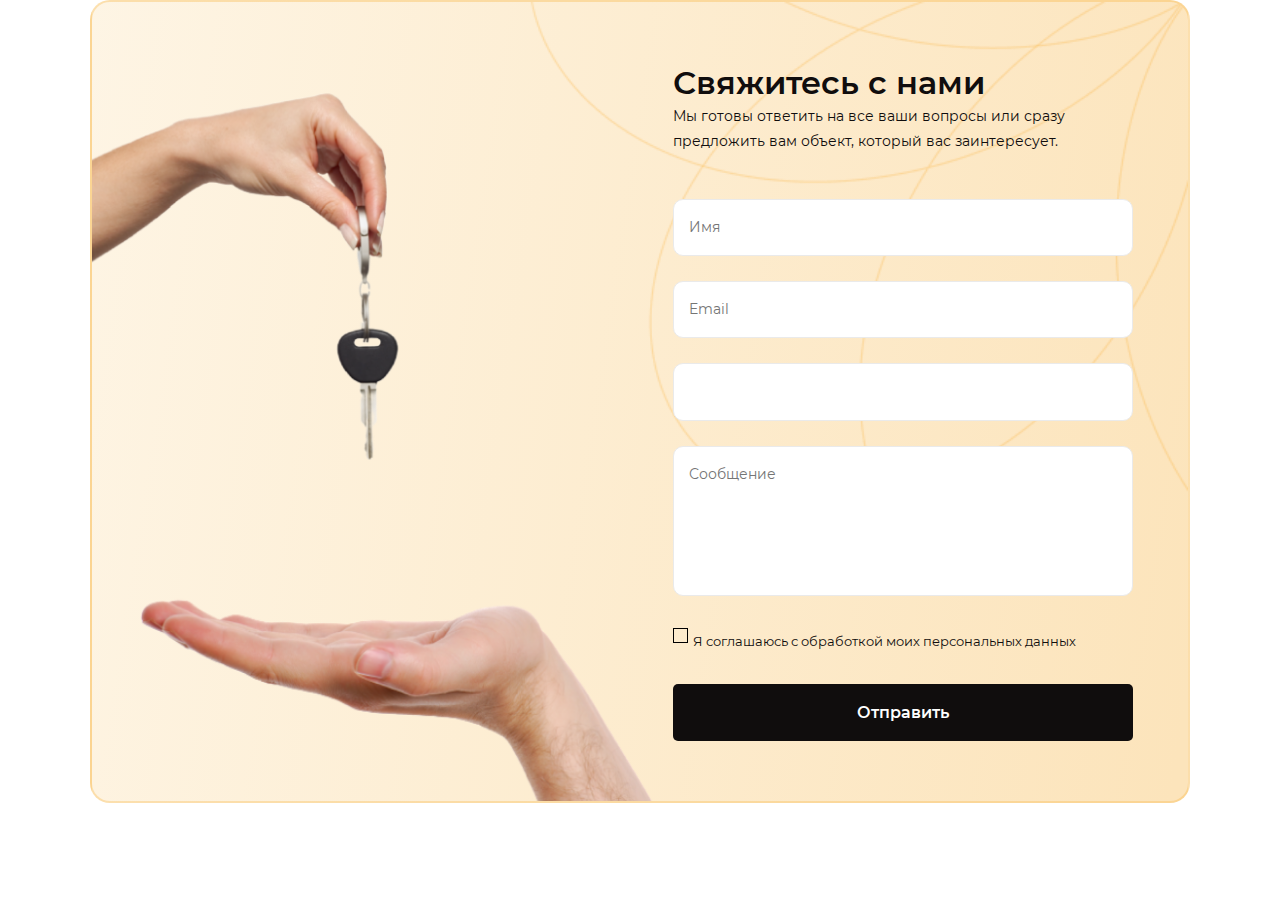
==== app/index.html @ fd0c2f48 "final" ====
<!DOCTYPE html>
<html lang="ru">

<head>
  <meta charset="UTF-8">
  <meta name="viewport" content="width=device-width, initial-scale=1.0">
  <link rel="shortcut icon" href="img/favicon.png" type="image/x-icon">
  <meta http-equiv="X-UA-Compatible" content="ie=edge">
  <meta name="theme-color" content="#111111">
  <title>Gremi Invest | Главная страница</title>
  <link rel="stylesheet" href="css/vendor.min.css" rel="preload">
  <link rel="stylesheet" href="css/main.min.css" rel="preload">
</head>

<body>
  <div class="site-container">

    

    <main class="main">
      
      
      <div class="container">

        <section class="contacts">

  <div class="contacts__images">
    <img src="img/arm-up.png" alt="рука с ключем" height="420" width="275">
    <img src="img/arm-down.png" alt="ладонь повернута вверх" height="420" width="380">
  </div>


  <div class="contact-form">
  <h2>
    Свяжитесь с нами
  </h2>

  <p>
    Мы готовы ответить на все ваши вопросы или сразу предложить вам объект, который вас заинтересует.
  </p>

  <form class="form" action="#" method="get">

    <label class="form__label">
      <span class="sr-only">
        Имя
      </span>

      <input class="form__area" name="name" data-target="name" type="text" placeholder="Имя">

      <span class="form__error">Введите Имя</span>
    </label>

    <label class="form__label">
      <span class="sr-only">
        Електронная почта
      </span>
      <input class="form__area" name="email" data-target="email" type="email" placeholder="Email">

      <span class="form__error">Введите Email</span>
    </label>

    <label class="form__label">
      <span class="sr-only">
        Телефон
      </span>
      <input class="form__area" name="phone" data-target="tel" type="tel">

      <span class="form__error">Введите телефон</span>
    </label>

    <label class="form__label">
      <span class="sr-only">
        Сообщение
      </span>

      <textarea class="form__area form__area--text" name="message" placeholder="Сообщение"></textarea>
    </label>

    <label class="form__label custom-checkbox">
      <input class="form__area custom-checkbox__field" name="checkbox" type="checkbox" data-target="ckeck">

      <span class="custom-checkbox__content">Я соглашаюсь с обработкой моих персональных данных</span>

      <span class="form__error custom-checkbox__error">
        Вы не согласились на обработку персональных данных
      </span>

    </label>

    <button class="form__btn btn " type="submit" data-path="modal-finish">
      Отправить
    </button>

  </form>
</div>


</section>

      </div>

    </main>

    

  </div>
  <script src="js/main.js" async></script>
</body>

</html>
---- app/css/main.min.css ----
@font-face{font-family:swiper-icons;src:url('data:application/font-woff;charset=utf-8;base64, [base64]//wADZ2x5ZgAAAywAAADMAAAD2MHtryVoZWFkAAABbAAAADAAAAA2E2+eoWhoZWEAAAGcAAAAHwAAACQC9gDzaG10eAAAAigAAAAZAAAArgJkABFsb2NhAAAC0AAAAFoAAABaFQAUGG1heHAAAAG8AAAAHwAAACAAcABAbmFtZQAAA/gAAAE5AAACXvFdBwlwb3N0AAAFNAAAAGIAAACE5s74hXjaY2BkYGAAYpf5Hu/j+W2+MnAzMYDAzaX6QjD6/4//Bxj5GA8AuRwMYGkAPywL13jaY2BkYGA88P8Agx4j+/8fQDYfA1AEBWgDAIB2BOoAeNpjYGRgYNBh4GdgYgABEMnIABJzYNADCQAACWgAsQB42mNgYfzCOIGBlYGB0YcxjYGBwR1Kf2WQZGhhYGBiYGVmgAFGBiQQkOaawtDAoMBQxXjg/wEGPcYDDA4wNUA2CCgwsAAAO4EL6gAAeNpj2M0gyAACqxgGNWBkZ2D4/wMA+xkDdgAAAHjaY2BgYGaAYBkGRgYQiAHyGMF8FgYHIM3DwMHABGQrMOgyWDLEM1T9/w8UBfEMgLzE////P/5//f/V/xv+r4eaAAeMbAxwIUYmIMHEgKYAYjUcsDAwsLKxc3BycfPw8jEQA/[base64]/uznmfPFBNODM2K7MTQ45YEAZqGP81AmGGcF3iPqOop0r1SPTaTbVkfUe4HXj97wYE+yNwWYxwWu4v1ugWHgo3S1XdZEVqWM7ET0cfnLGxWfkgR42o2PvWrDMBSFj/IHLaF0zKjRgdiVMwScNRAoWUoH78Y2icB/yIY09An6AH2Bdu/UB+yxopYshQiEvnvu0dURgDt8QeC8PDw7Fpji3fEA4z/PEJ6YOB5hKh4dj3EvXhxPqH/SKUY3rJ7srZ4FZnh1PMAtPhwP6fl2PMJMPDgeQ4rY8YT6Gzao0eAEA409DuggmTnFnOcSCiEiLMgxCiTI6Cq5DZUd3Qmp10vO0LaLTd2cjN4fOumlc7lUYbSQcZFkutRG7g6JKZKy0RmdLY680CDnEJ+UMkpFFe1RN7nxdVpXrC4aTtnaurOnYercZg2YVmLN/d/gczfEimrE/fs/bOuq29Zmn8tloORaXgZgGa78yO9/cnXm2BpaGvq25Dv9S4E9+5SIc9PqupJKhYFSSl47+Qcr1mYNAAAAeNptw0cKwkAAAMDZJA8Q7OUJvkLsPfZ6zFVERPy8qHh2YER+3i/BP83vIBLLySsoKimrqKqpa2hp6+jq6RsYGhmbmJqZSy0sraxtbO3sHRydnEMU4uR6yx7JJXveP7WrDycAAAAAAAH//wACeNpjYGRgYOABYhkgZgJCZgZNBkYGLQZtIJsFLMYAAAw3ALgAeNolizEKgDAQBCchRbC2sFER0YD6qVQiBCv/H9ezGI6Z5XBAw8CBK/m5iQQVauVbXLnOrMZv2oLdKFa8Pjuru2hJzGabmOSLzNMzvutpB3N42mNgZGBg4GKQYzBhYMxJLMlj4GBgAYow/P/PAJJhLM6sSoWKfWCAAwDAjgbRAAB42mNgYGBkAIIbCZo5IPrmUn0hGA0AO8EFTQAA');font-weight:400;font-style:normal}:root{--swiper-theme-color:#007aff;--swiper-navigation-size:44px}.swiper{margin-left:auto;margin-right:auto;position:relative;overflow:hidden;list-style:none;padding:0;z-index:1}.swiper-vertical>.swiper-wrapper{flex-direction:column}.swiper-wrapper{position:relative;width:100%;height:100%;z-index:1;display:flex;transition-property:transform;box-sizing:content-box}.swiper-android .swiper-slide,.swiper-wrapper{transform:translate3d(0,0,0)}.swiper-pointer-events{touch-action:pan-y}.swiper-pointer-events.swiper-vertical{touch-action:pan-x}.swiper-slide{flex-shrink:0;width:100%;height:100%;position:relative;transition-property:transform}.swiper-slide-invisible-blank{visibility:hidden}.swiper-autoheight,.swiper-autoheight .swiper-slide{height:auto}.swiper-autoheight .swiper-wrapper{align-items:flex-start;transition-property:transform,height}.swiper-3d,.swiper-3d.swiper-css-mode .swiper-wrapper{perspective:1200px}.swiper-3d .swiper-cube-shadow,.swiper-3d .swiper-slide,.swiper-3d .swiper-slide-shadow,.swiper-3d .swiper-slide-shadow-bottom,.swiper-3d .swiper-slide-shadow-left,.swiper-3d .swiper-slide-shadow-right,.swiper-3d .swiper-slide-shadow-top,.swiper-3d .swiper-wrapper{transform-style:preserve-3d}.swiper-3d .swiper-slide-shadow,.swiper-3d .swiper-slide-shadow-bottom,.swiper-3d .swiper-slide-shadow-left,.swiper-3d .swiper-slide-shadow-right,.swiper-3d .swiper-slide-shadow-top{position:absolute;left:0;top:0;width:100%;height:100%;pointer-events:none;z-index:10}.swiper-3d .swiper-slide-shadow{background:rgba(0,0,0,.15)}.swiper-3d .swiper-slide-shadow-left{background-image:linear-gradient(to left,rgba(0,0,0,.5),rgba(0,0,0,0))}.swiper-3d .swiper-slide-shadow-right{background-image:linear-gradient(to right,rgba(0,0,0,.5),rgba(0,0,0,0))}.swiper-3d .swiper-slide-shadow-top{background-image:linear-gradient(to top,rgba(0,0,0,.5),rgba(0,0,0,0))}.swiper-3d .swiper-slide-shadow-bottom{background-image:linear-gradient(to bottom,rgba(0,0,0,.5),rgba(0,0,0,0))}.swiper-css-mode>.swiper-wrapper{overflow:auto;scrollbar-width:none;-ms-overflow-style:none}.swiper-css-mode>.swiper-wrapper::-webkit-scrollbar{display:none}.swiper-css-mode>.swiper-wrapper>.swiper-slide{scroll-snap-align:start start}.swiper-horizontal.swiper-css-mode>.swiper-wrapper{scroll-snap-type:x mandatory}.swiper-vertical.swiper-css-mode>.swiper-wrapper{scroll-snap-type:y mandatory}.swiper-centered>.swiper-wrapper::before{content:'';flex-shrink:0;order:9999}.swiper-centered.swiper-horizontal>.swiper-wrapper>.swiper-slide:first-child{margin-inline-start:var(--swiper-centered-offset-before)}.swiper-centered.swiper-horizontal>.swiper-wrapper::before{height:100%;min-height:1px;width:var(--swiper-centered-offset-after)}.swiper-centered.swiper-vertical>.swiper-wrapper>.swiper-slide:first-child{margin-block-start:var(--swiper-centered-offset-before)}.swiper-centered.swiper-vertical>.swiper-wrapper::before{width:100%;min-width:1px;height:var(--swiper-centered-offset-after)}.swiper-centered>.swiper-wrapper>.swiper-slide{scroll-snap-align:center center}.swiper-virtual.swiper-css-mode .swiper-wrapper::after{content:'';position:absolute;left:0;top:0;pointer-events:none}.swiper-virtual.swiper-css-mode.swiper-horizontal .swiper-wrapper::after{height:1px;width:var(--swiper-virtual-size)}.swiper-virtual.swiper-css-mode.swiper-vertical .swiper-wrapper::after{width:1px;height:var(--swiper-virtual-size)}.swiper-button-next,.swiper-button-prev{position:absolute;top:50%;width:calc(var(--swiper-navigation-size)/ 44 * 27);height:var(--swiper-navigation-size);margin-top:calc(0px - (var(--swiper-navigation-size)/ 2));z-index:10;cursor:pointer;display:flex;align-items:center;justify-content:center;color:var(--swiper-navigation-color,var(--swiper-theme-color))}.swiper-button-next.swiper-button-disabled,.swiper-button-prev.swiper-button-disabled{opacity:.35;cursor:auto;pointer-events:none}.swiper-button-next:after,.swiper-button-prev:after{font-family:swiper-icons;font-size:var(--swiper-navigation-size);text-transform:none!important;letter-spacing:0;text-transform:none;font-variant:initial;line-height:1}.swiper-button-prev,.swiper-rtl .swiper-button-next{left:10px;right:auto}.swiper-button-prev:after,.swiper-rtl .swiper-button-next:after{content:'prev'}.swiper-button-next,.swiper-rtl .swiper-button-prev{right:10px;left:auto}.swiper-button-next:after,.swiper-rtl .swiper-button-prev:after{content:'next'}.swiper-button-lock{display:none}.swiper-pagination{position:absolute;text-align:center;transition:opacity .3s;transform:translate3d(0,0,0);z-index:10}.swiper-pagination.swiper-pagination-hidden{opacity:0}.swiper-horizontal>.swiper-pagination-bullets,.swiper-pagination-bullets.swiper-pagination-horizontal,.swiper-pagination-custom,.swiper-pagination-fraction{bottom:10px;left:0;width:100%}.swiper-pagination-bullets-dynamic{overflow:hidden;font-size:0}.swiper-pagination-bullets-dynamic .swiper-pagination-bullet{transform:scale(.33);position:relative}.swiper-pagination-bullets-dynamic .swiper-pagination-bullet-active,.swiper-pagination-bullets-dynamic .swiper-pagination-bullet-active-main{transform:scale(1)}.swiper-pagination-bullets-dynamic .swiper-pagination-bullet-active-prev{transform:scale(.66)}.swiper-pagination-bullets-dynamic .swiper-pagination-bullet-active-prev-prev{transform:scale(.33)}.swiper-pagination-bullets-dynamic .swiper-pagination-bullet-active-next{transform:scale(.66)}.swiper-pagination-bullets-dynamic .swiper-pagination-bullet-active-next-next{transform:scale(.33)}.swiper-pagination-bullet{width:var(--swiper-pagination-bullet-width,var(--swiper-pagination-bullet-size,8px));height:var(--swiper-pagination-bullet-height,var(--swiper-pagination-bullet-size,8px));display:inline-block;border-radius:50%;background:var(--swiper-pagination-bullet-inactive-color,#000);opacity:var(--swiper-pagination-bullet-inactive-opacity,.2)}button.swiper-pagination-bullet{border:none;margin:0;padding:0;box-shadow:none;-webkit-appearance:none;appearance:none}.swiper-pagination-clickable .swiper-pagination-bullet{cursor:pointer}.swiper-pagination-bullet:only-child{display:none!important}.swiper-pagination-bullet-active{opacity:var(--swiper-pagination-bullet-opacity,1);background:var(--swiper-pagination-color,var(--swiper-theme-color))}.swiper-pagination-vertical.swiper-pagination-bullets,.swiper-vertical>.swiper-pagination-bullets{right:10px;top:50%;transform:translate3d(0,-50%,0)}.swiper-pagination-vertical.swiper-pagination-bullets .swiper-pagination-bullet,.swiper-vertical>.swiper-pagination-bullets .swiper-pagination-bullet{margin:var(--swiper-pagination-bullet-vertical-gap,6px) 0;display:block}.swiper-pagination-vertical.swiper-pagination-bullets.swiper-pagination-bullets-dynamic,.swiper-vertical>.swiper-pagination-bullets.swiper-pagination-bullets-dynamic{top:50%;transform:translateY(-50%);width:8px}.swiper-pagination-vertical.swiper-pagination-bullets.swiper-pagination-bullets-dynamic .swiper-pagination-bullet,.swiper-vertical>.swiper-pagination-bullets.swiper-pagination-bullets-dynamic .swiper-pagination-bullet{display:inline-block;transition:transform .2s,top .2s}.swiper-horizontal>.swiper-pagination-bullets .swiper-pagination-bullet,.swiper-pagination-horizontal.swiper-pagination-bullets .swiper-pagination-bullet{margin:0 var(--swiper-pagination-bullet-horizontal-gap,4px)}.swiper-horizontal>.swiper-pagination-bullets.swiper-pagination-bullets-dynamic,.swiper-pagination-horizontal.swiper-pagination-bullets.swiper-pagination-bullets-dynamic{left:50%;transform:translateX(-50%);white-space:nowrap}.swiper-horizontal>.swiper-pagination-bullets.swiper-pagination-bullets-dynamic .swiper-pagination-bullet,.swiper-pagination-horizontal.swiper-pagination-bullets.swiper-pagination-bullets-dynamic .swiper-pagination-bullet{transition:transform .2s,left .2s}.swiper-horizontal.swiper-rtl>.swiper-pagination-bullets-dynamic .swiper-pagination-bullet{transition:transform .2s,right .2s}.swiper-pagination-progressbar{background:rgba(0,0,0,.25);position:absolute}.swiper-pagination-progressbar .swiper-pagination-progressbar-fill{background:var(--swiper-pagination-color,var(--swiper-theme-color));position:absolute;left:0;top:0;width:100%;height:100%;transform:scale(0);transform-origin:left top}.swiper-rtl .swiper-pagination-progressbar .swiper-pagination-progressbar-fill{transform-origin:right top}.swiper-horizontal>.swiper-pagination-progressbar,.swiper-pagination-progressbar.swiper-pagination-horizontal,.swiper-pagination-progressbar.swiper-pagination-vertical.swiper-pagination-progressbar-opposite,.swiper-vertical>.swiper-pagination-progressbar.swiper-pagination-progressbar-opposite{width:100%;height:4px;left:0;top:0}.swiper-horizontal>.swiper-pagination-progressbar.swiper-pagination-progressbar-opposite,.swiper-pagination-progressbar.swiper-pagination-horizontal.swiper-pagination-progressbar-opposite,.swiper-pagination-progressbar.swiper-pagination-vertical,.swiper-vertical>.swiper-pagination-progressbar{width:4px;height:100%;left:0;top:0}.swiper-pagination-lock{display:none}.swiper-scrollbar{border-radius:10px;position:relative;-ms-touch-action:none;background:rgba(0,0,0,.1)}.swiper-horizontal>.swiper-scrollbar{position:absolute;left:1%;bottom:3px;z-index:50;height:5px;width:98%}.swiper-vertical>.swiper-scrollbar{position:absolute;right:3px;top:1%;z-index:50;width:5px;height:98%}.swiper-scrollbar-drag{height:100%;width:100%;position:relative;background:rgba(0,0,0,.5);border-radius:10px;left:0;top:0}.swiper-scrollbar-cursor-drag{cursor:move}.swiper-scrollbar-lock{display:none}.swiper-zoom-container{width:100%;height:100%;display:flex;justify-content:center;align-items:center;text-align:center}.swiper-zoom-container>canvas,.swiper-zoom-container>img,.swiper-zoom-container>svg{max-width:100%;max-height:100%;object-fit:contain}.swiper-slide-zoomed{cursor:move}.swiper-lazy-preloader{width:42px;height:42px;position:absolute;left:50%;top:50%;margin-left:-21px;margin-top:-21px;z-index:10;transform-origin:50%;animation:1s linear infinite swiper-preloader-spin;box-sizing:border-box;border:4px solid var(--swiper-preloader-color,var(--swiper-theme-color));border-radius:50%;border-top-color:transparent}.swiper-lazy-preloader-white{--swiper-preloader-color:#fff}.swiper-lazy-preloader-black{--swiper-preloader-color:#000}@keyframes swiper-preloader-spin{100%{transform:rotate(360deg)}}.swiper .swiper-notification{position:absolute;left:0;top:0;pointer-events:none;opacity:0;z-index:-1000}.swiper-free-mode>.swiper-wrapper{transition-timing-function:ease-out;margin:0 auto}.swiper-grid>.swiper-wrapper{flex-wrap:wrap}.swiper-grid-column>.swiper-wrapper{flex-wrap:wrap;flex-direction:column}.swiper-fade.swiper-free-mode .swiper-slide{transition-timing-function:ease-out}.swiper-fade .swiper-slide{pointer-events:none;transition-property:opacity}.swiper-fade .swiper-slide .swiper-slide{pointer-events:none}.swiper-fade .swiper-slide-active,.swiper-fade .swiper-slide-active .swiper-slide-active{pointer-events:auto}.swiper-cube{overflow:visible}.swiper-cube .swiper-slide{pointer-events:none;-webkit-backface-visibility:hidden;backface-visibility:hidden;z-index:1;visibility:hidden;transform-origin:0 0;width:100%;height:100%}.swiper-cube .swiper-slide .swiper-slide{pointer-events:none}.swiper-cube.swiper-rtl .swiper-slide{transform-origin:100% 0}.swiper-cube .swiper-slide-active,.swiper-cube .swiper-slide-active .swiper-slide-active{pointer-events:auto}.swiper-cube .swiper-slide-active,.swiper-cube .swiper-slide-next,.swiper-cube .swiper-slide-next+.swiper-slide,.swiper-cube .swiper-slide-prev{pointer-events:auto;visibility:visible}.swiper-cube .swiper-slide-shadow-bottom,.swiper-cube .swiper-slide-shadow-left,.swiper-cube .swiper-slide-shadow-right,.swiper-cube .swiper-slide-shadow-top{z-index:0;-webkit-backface-visibility:hidden;backface-visibility:hidden}.swiper-cube .swiper-cube-shadow{position:absolute;left:0;bottom:0;width:100%;height:100%;opacity:.6;z-index:0}.swiper-cube .swiper-cube-shadow:before{content:'';background:#000;position:absolute;left:0;top:0;bottom:0;right:0;filter:blur(50px)}.swiper-flip{overflow:visible}.swiper-flip .swiper-slide{pointer-events:none;-webkit-backface-visibility:hidden;backface-visibility:hidden;z-index:1}.swiper-flip .swiper-slide .swiper-slide{pointer-events:none}.swiper-flip .swiper-slide-active,.swiper-flip .swiper-slide-active .swiper-slide-active{pointer-events:auto}.swiper-flip .swiper-slide-shadow-bottom,.swiper-flip .swiper-slide-shadow-left,.swiper-flip .swiper-slide-shadow-right,.swiper-flip .swiper-slide-shadow-top{z-index:0;-webkit-backface-visibility:hidden;backface-visibility:hidden}.swiper-creative .swiper-slide{-webkit-backface-visibility:hidden;backface-visibility:hidden;overflow:hidden;transition-property:transform,opacity,height}.swiper-cards{overflow:visible}.swiper-cards .swiper-slide{transform-origin:center bottom;-webkit-backface-visibility:hidden;backface-visibility:hidden;overflow:hidden}.custom-checkbox__field:checked+.custom-checkbox__content::after{opacity:1}.custom-checkbox__field:focus+.custom-checkbox__content::before{border-color:var(--color-orange)}.custom-checkbox__field:disabled+.custom-checkbox__content{opacity:.4;pointer-events:none}.custom-checkbox__field[disabled]+.custom-checkbox__content::before{border-color:var(--color-disabled);color:var(--color-disabled)}@font-face{font-family:Montserrat;src:url(../fonts/Montserrat-Regular.woff2) format("woff2");font-weight:400;font-display:swap;font-style:normal}@font-face{font-family:Montserrat;src:url(../fonts/Montserrat-SemiBold.woff2) format("woff2");font-weight:600;font-display:swap;font-style:normal}html{box-sizing:border-box;height:100%;scroll-behavior:smooth}*,::after,::before{box-sizing:border-box;outline:var(--color-orange)}ol,ul{padding:0}blockquote,body,dd,dl,figcaption,figure,h1,h2,h3,h4,h5,h6,li,ol,p,ul{margin:0}ul{list-style:none}img{width:100%;display:block}button,input,select,textarea{font:inherit}a{text-decoration:none;cursor:pointer;color:inherit}button{cursor:pointer;border:1px solid transparent;background-color:transparent}address{font-style:normal}body{font-family:Montserrat,sans-serif;background-color:#fff;color:#100d0d;line-height:1.6;font-size:16px;font-weight:400;display:flex;flex-direction:column;position:relative}.sr-only{position:absolute;width:1px;height:1px;margin:-1px;border:0;padding:0;white-space:nowrap;-webkit-clip-path:inset(100%);clip-path:inset(100%);clip:rect(0 0 0 0);overflow:hidden}.logo{max-width:150px;width:100%}.main{flex-grow:1}.container,.wrapper{max-width:1130px;width:100%;padding:0 15px;margin:0 auto}.wrapper{max-width:1290px}.section{margin-bottom:150px}.title{font-weight:600;font-size:42px;line-height:1.2;margin-bottom:15px}h1{font-size:42px;line-height:1.2;font-weight:600;color:#100d0d}h2{font-size:32px;line-height:1.3;font-weight:600;color:#100d0d}h3{font-size:18px;line-height:1.2;font-weight:600;color:#100d0d}.btn{display:block;padding:15px 30px;font-weight:600;border:1px solid transparent;background-color:#100d0d;color:#fff;border-radius:5px;transition:background-color .5s,color .5s,border-color .5s}.btn:hover{background-color:#f9af31}.btn:disabled{border:transparent;background-color:transparent}.btn--orange{background-color:#f9af31}.btn--orange:hover{background-color:transparent;border-color:#f9af31;color:#f9af31}.btn-tags{padding:8px 10px;background-color:#eaeaea;color:#777;font-size:14px;line-height:1.8;border-radius:5px;transition:background-color .3s,color .3s}.btn-tags:hover{background-color:#ffe4b7;color:#f9af31}.btn-tags:active{background-color:#f9af31;color:#fff}.input,.textarea{max-width:460px;width:100%;padding:15px;font-weight:500;font-size:16px;line-height:1.6;color:#100d0d;border-radius:10px;outline:transparent;border:1px solid #b2b2b2;transition:border .2s}.input::-moz-placeholder,.textarea::-moz-placeholder{color:#777}.input:-ms-input-placeholder,.textarea:-ms-input-placeholder{color:#777}.input::placeholder,.textarea::placeholder{color:#777}p,span{font-size:14px;line-height:1.8;color:#100d0d}span{font-size:14px}.header{border-bottom:1px solid var(--color-border);padding:20px 0;position:fixed;top:0;z-index:20;background-color:#fff;width:100%}@media (max-width:768px){.header{padding:15px 0 10px}.header .logo{margin:0 auto}}.header__nav{display:flex;align-items:center;justify-content:space-between}.header__list.nav-list{margin-right:30px}@media (max-width:768px){.header__list.nav-list{display:block;margin-right:0}.header__list .nav-list__item:not(:last-child){margin-right:0;margin-bottom:20px}.header__list .nav-list__link{padding:15px 30px;display:block}}.nav-list{display:flex;align-items:center;justify-content:space-between;margin-right:55px;margin-left:auto}.nav-list__item:not(:last-child){margin-right:50px}@media (max-width:992px){.nav-list__item:not(:last-child){margin-right:25px}}.nav-list__menu{display:none}.nav-list__item{font-weight:600}.nav-list__link{text-transform:capitalize;position:relative;transition:color .3s linear}@media (max-width:768px){.nav-list__btn{margin:0 auto}}.contact-form{max-width:460px;width:100%;z-index:5}.contact-form p{margin-bottom:45px;font-size:14px}.form{width:100%}.form__label{display:block;position:relative;margin-bottom:25px;transition:margin-bottom .3s linear}.form__label.error{line-height:1}.form__label.error span{visibility:visible;opacity:1;line-height:1}.form__area{width:100%;padding:15px;border-radius:10px;border:1px solid #eaeaea;font-size:14px;line-height:1.8;color:#777;box-shadow:none!important;-webkit-appearance:none;-moz-appearance:none;appearance:none}.form__area--text{min-height:150px;resize:none}.form__area.error+.form__error{visibility:visible;opacity:1}.form__area.error~.custom-checkbox__error{visibility:visible;opacity:1;line-height:1}.form__btn.btn{width:100%}.form__btn.btn:hover{background-color:#f9af31}.form__btn.btn::before{display:none}.form__error{visibility:hidden;opacity:0;position:absolute;font-size:14px;color:#cf1515;bottom:-20px;left:0}.form .iti{width:100%}.form .iti.error+.form__error{visibility:visible;opacity:1}.form .iti--allow-dropdown .iti__flag-container:hover .iti__selected-flag{background-color:transparent}.form .custom-checkbox{position:relative;cursor:pointer;margin-bottom:30px}.form .custom-checkbox__field{-webkit-appearance:none;-moz-appearance:none;appearance:none;position:absolute;border-color:transparent;cursor:pointer}.form .custom-checkbox__content{padding-left:20px;font-size:13px;line-height:1.5}.form .custom-checkbox__content::before{content:"";position:absolute;left:0;top:0;border:1px solid #000;width:15px;height:15px;box-sizing:border-box}.form .custom-checkbox__content::after{content:"";position:absolute;left:0;top:0;width:15px;height:15px;box-sizing:border-box;background-image:url("data:image/svg+xml,%3Csvg width='8' height='5' viewBox='0 0 8 5' fill='none' xmlns='http://www.w3.org/2000/svg'%3E%3Cpath fill-rule='evenodd' clip-rule='evenodd' d='M1.73675 0.41916L4.00009 2.68249L6.26342 0.41916C6.49092 0.19166 6.85842 0.19166 7.08592 0.41916C7.31342 0.64666 7.31342 1.01416 7.08592 1.24166L4.40842 3.91916C4.18092 4.14666 3.81342 4.14666 3.58592 3.91916L0.908418 1.24166C0.680918 1.01416 0.680918 0.64666 0.908418 0.41916C1.13592 0.197493 1.50925 0.19166 1.73675 0.41916Z' fill='black'/%3E%3C/svg%3E%0A");background-position:center;background-size:8px 5px;background-repeat:no-repeat;opacity:0;transition:opacity .3s ease-in-out}@media (max-width:576px){.form .custom-checkbox{margin-bottom:40px}}@media (max-width:475px){.form__area.error~.custom-checkbox__error{bottom:-20px}.form .custom-checkbox__error{bottom:-30px}}.contacts{padding:60px 55px;display:flex;align-items:center;justify-content:space-between;background:linear-gradient(278.62deg,#fce4bb 1.35%,#fef7ea 113.81%);border:2px solid rgba(249,175,49,.3);border-radius:20px;position:relative;overflow:hidden;z-index:0}.contacts::before{content:"";position:absolute;background-image:url(../img/petals.png);background-repeat:no-repeat;background-position:bottom;background-size:contain;height:900px;width:900px;z-index:-1;right:0;top:0;transform:rotate(180deg)}.contacts p{font-size:14px}.contacts__images{max-width:0;width:100%;height:100%}.contacts__images img{position:absolute}.contacts__images img:first-child{max-width:324px;top:65px;left:0}.contacts__images img:last-child{max-width:570px;bottom:-30px;left:0}
/*# sourceMappingURL=main.min.css.map */
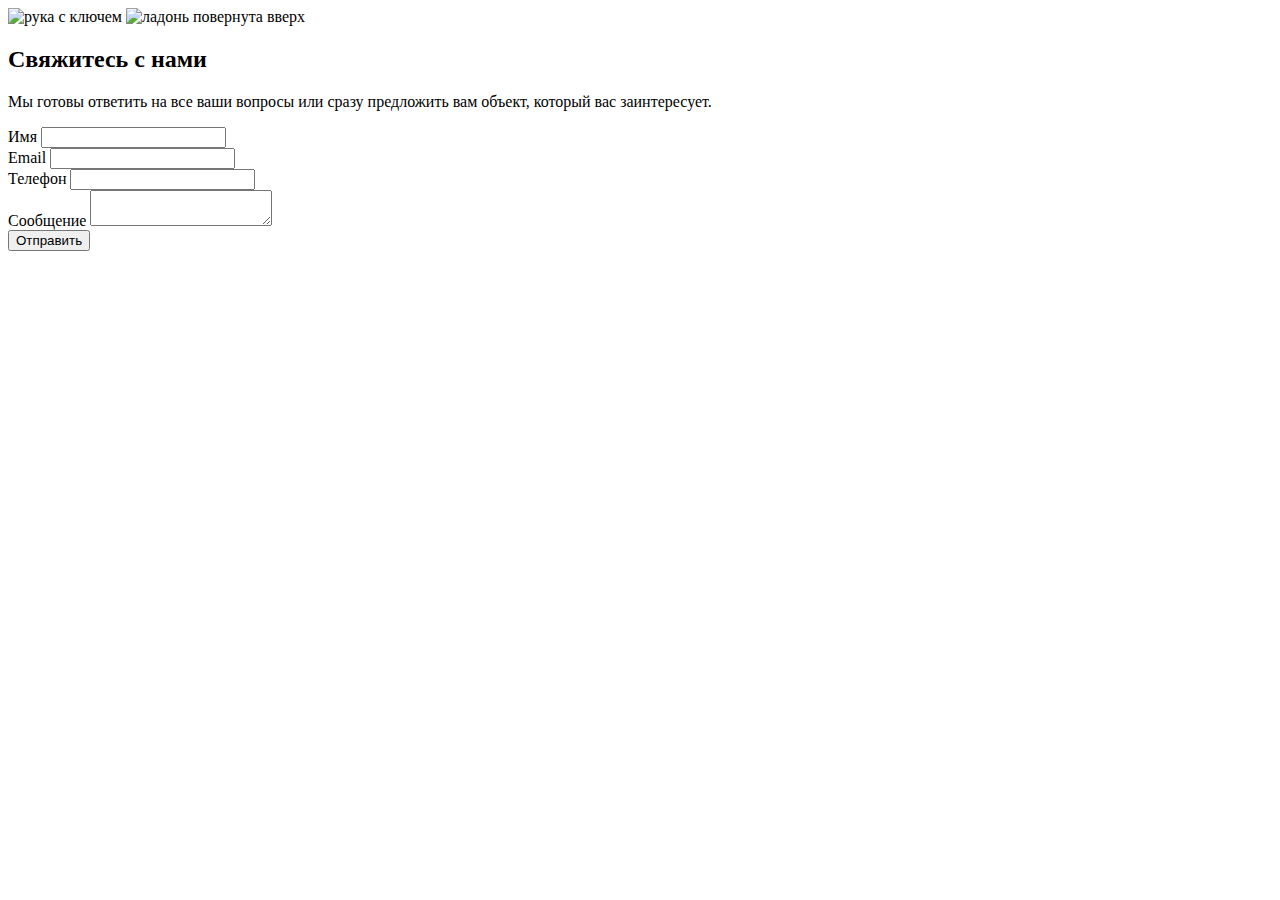
==== commit 708c43e7: "form" ====
--- a/app/index.html
+++ b/app/index.html
@@ -30,7 +30,7 @@
   </div>
 
 
-  <div class="contact-form">
+  <div class="form">
   <h2>
     Свяжитесь с нами
   </h2>
@@ -38,60 +38,24 @@
   <p>
     Мы готовы ответить на все ваши вопросы или сразу предложить вам объект, который вас заинтересует.
   </p>
-
-  <form class="form" action="#" method="get">
-
-    <label class="form__label">
-      <span class="sr-only">
-        Имя
-      </span>
-
-      <input class="form__area" name="name" data-target="name" type="text" placeholder="Имя">
-
-      <span class="form__error">Введите Имя</span>
-    </label>
-
-    <label class="form__label">
-      <span class="sr-only">
-        Електронная почта
-      </span>
-      <input class="form__area" name="email" data-target="email" type="email" placeholder="Email">
-
-      <span class="form__error">Введите Email</span>
-    </label>
-
-    <label class="form__label">
-      <span class="sr-only">
-        Телефон
-      </span>
-      <input class="form__area" name="phone" data-target="tel" type="tel">
-
-      <span class="form__error">Введите телефон</span>
-    </label>
-
-    <label class="form__label">
-      <span class="sr-only">
-        Сообщение
-      </span>
-
-      <textarea class="form__area form__area--text" name="message" placeholder="Сообщение"></textarea>
-    </label>
-
-    <label class="form__label custom-checkbox">
-      <input class="form__area custom-checkbox__field" name="checkbox" type="checkbox" data-target="ckeck">
-
-      <span class="custom-checkbox__content">Я соглашаюсь с обработкой моих персональных данных</span>
-
-      <span class="form__error custom-checkbox__error">
-        Вы не согласились на обработку персональных данных
-      </span>
-
-    </label>
-
-    <button class="form__btn btn " type="submit" data-path="modal-finish">
-      Отправить
-    </button>
-
+  <form action="#" id="form" class="form__body">
+    <div class="form__item">
+      <label class="form__label" for="formName">Имя</label>
+      <input class="form__input" id="formName" name="name" type="text">
+    </div>
+    <div class="form__item">
+      <label class="form__label" for="formEmail">Email</label>
+      <input class="form__input" id="formEmail" name="email" type="text">
+    </div>
+    <div class="form__item">
+      <label class="form__label" for="formPhone">Телефон</label>
+      <input class="form__input" id="formPhone" name="tel" type="text">
+    </div>
+    <div class="form__item">
+      <label class="form__label" for="formMessage">Сообщение</label>
+      <textarea class="form__input" name="message" id="formMessage"></textarea>
+    </div>
+    <button class="form__button" type="submit">Отправить</button>
   </form>
 </div>
 
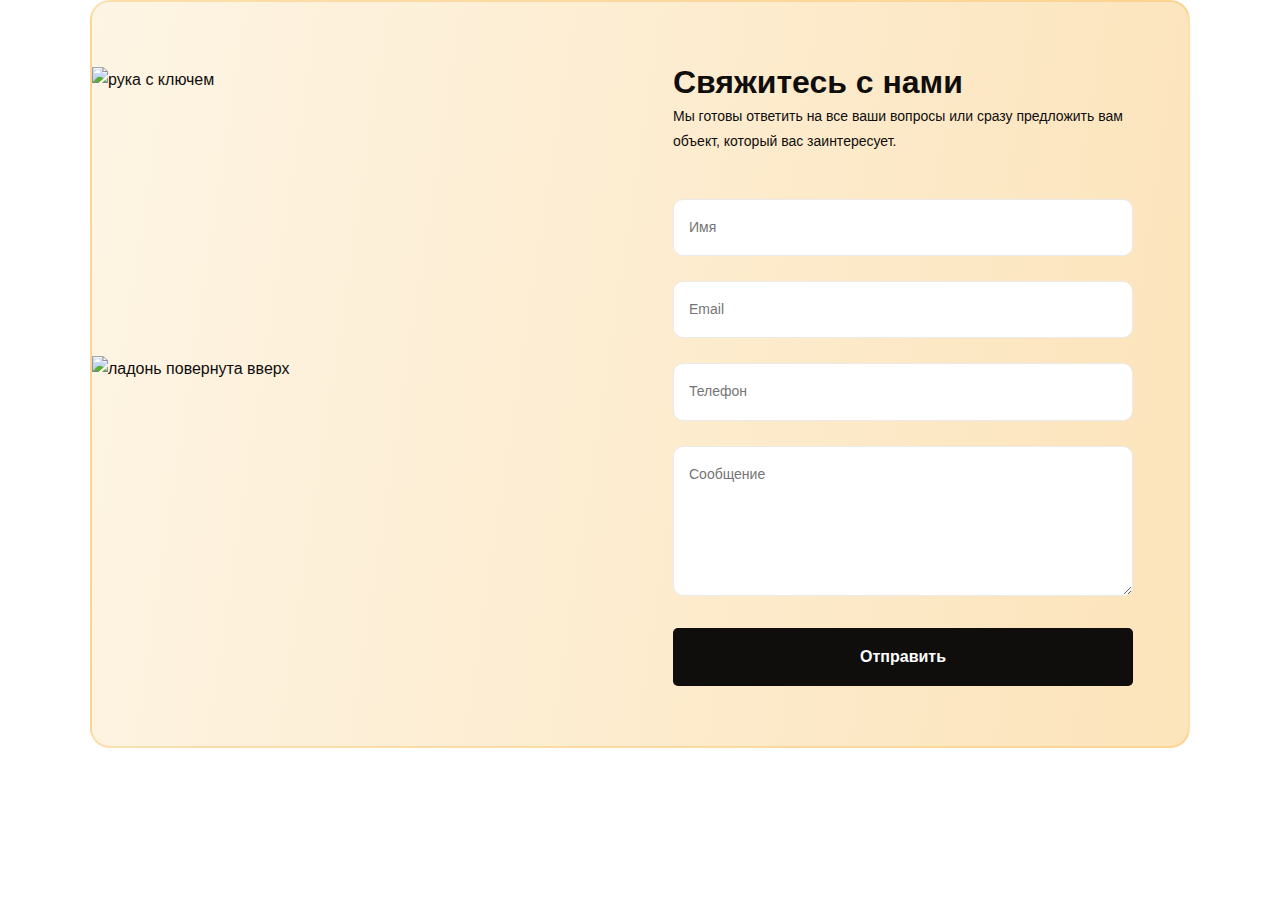
==== commit 05a47536: "dvv" ====
--- a/app/index.html
+++ b/app/index.html
@@ -34,28 +34,27 @@
   <h2>
     Свяжитесь с нами
   </h2>
-
   <p>
     Мы готовы ответить на все ваши вопросы или сразу предложить вам объект, который вас заинтересует.
   </p>
-  <form action="#" id="form" class="form__body">
+  <form class="form__body" action="#" id="form">
     <div class="form__item">
-      <label class="form__label" for="formName">Имя</label>
-      <input class="form__input" id="formName" name="name" type="text">
+      <label class="form__label" for="formName"></label>
+      <input class="form__input" id="formName" name="name" type="text" placeholder="Имя">
     </div>
     <div class="form__item">
-      <label class="form__label" for="formEmail">Email</label>
-      <input class="form__input" id="formEmail" name="email" type="text">
+      <label class="form__label" for="formEmail"></label>
+      <input class="form__input" id="formEmail" name="email" type="text" placeholder="Email">
     </div>
     <div class="form__item">
-      <label class="form__label" for="formPhone">Телефон</label>
-      <input class="form__input" id="formPhone" name="tel" type="text">
+      <label class="form__label" for="formPhone"></label>
+      <input class="form__input" id="formPhone" name="tel" type="text" placeholder="Телефон">
     </div>
     <div class="form__item">
-      <label class="form__label" for="formMessage">Сообщение</label>
-      <textarea class="form__input" name="message" id="formMessage"></textarea>
+      <label class="form__label" for="formMessage"></label>
+      <textarea class="form__area" name="message" id="formMessage" placeholder="Сообщение"></textarea>
     </div>
-    <button class="form__button" type="submit">Отправить</button>
+    <button class="form__button btn" type="submit">Отправить</button>
   </form>
 </div>
 
--- a/app/css/main.min.css
+++ b/app/css/main.min.css
@@ -0,0 +1,2 @@
+@font-face{font-family:swiper-icons;src:url('data:application/font-woff;charset=utf-8;base64, [base64]//wADZ2x5ZgAAAywAAADMAAAD2MHtryVoZWFkAAABbAAAADAAAAA2E2+eoWhoZWEAAAGcAAAAHwAAACQC9gDzaG10eAAAAigAAAAZAAAArgJkABFsb2NhAAAC0AAAAFoAAABaFQAUGG1heHAAAAG8AAAAHwAAACAAcABAbmFtZQAAA/gAAAE5AAACXvFdBwlwb3N0AAAFNAAAAGIAAACE5s74hXjaY2BkYGAAYpf5Hu/j+W2+MnAzMYDAzaX6QjD6/4//Bxj5GA8AuRwMYGkAPywL13jaY2BkYGA88P8Agx4j+/8fQDYfA1AEBWgDAIB2BOoAeNpjYGRgYNBh4GdgYgABEMnIABJzYNADCQAACWgAsQB42mNgYfzCOIGBlYGB0YcxjYGBwR1Kf2WQZGhhYGBiYGVmgAFGBiQQkOaawtDAoMBQxXjg/wEGPcYDDA4wNUA2CCgwsAAAO4EL6gAAeNpj2M0gyAACqxgGNWBkZ2D4/wMA+xkDdgAAAHjaY2BgYGaAYBkGRgYQiAHyGMF8FgYHIM3DwMHABGQrMOgyWDLEM1T9/w8UBfEMgLzE////P/5//f/V/xv+r4eaAAeMbAxwIUYmIMHEgKYAYjUcsDAwsLKxc3BycfPw8jEQA/[base64]/uznmfPFBNODM2K7MTQ45YEAZqGP81AmGGcF3iPqOop0r1SPTaTbVkfUe4HXj97wYE+yNwWYxwWu4v1ugWHgo3S1XdZEVqWM7ET0cfnLGxWfkgR42o2PvWrDMBSFj/IHLaF0zKjRgdiVMwScNRAoWUoH78Y2icB/yIY09An6AH2Bdu/UB+yxopYshQiEvnvu0dURgDt8QeC8PDw7Fpji3fEA4z/PEJ6YOB5hKh4dj3EvXhxPqH/SKUY3rJ7srZ4FZnh1PMAtPhwP6fl2PMJMPDgeQ4rY8YT6Gzao0eAEA409DuggmTnFnOcSCiEiLMgxCiTI6Cq5DZUd3Qmp10vO0LaLTd2cjN4fOumlc7lUYbSQcZFkutRG7g6JKZKy0RmdLY680CDnEJ+UMkpFFe1RN7nxdVpXrC4aTtnaurOnYercZg2YVmLN/d/gczfEimrE/fs/bOuq29Zmn8tloORaXgZgGa78yO9/cnXm2BpaGvq25Dv9S4E9+5SIc9PqupJKhYFSSl47+Qcr1mYNAAAAeNptw0cKwkAAAMDZJA8Q7OUJvkLsPfZ6zFVERPy8qHh2YER+3i/BP83vIBLLySsoKimrqKqpa2hp6+jq6RsYGhmbmJqZSy0sraxtbO3sHRydnEMU4uR6yx7JJXveP7WrDycAAAAAAAH//wACeNpjYGRgYOABYhkgZgJCZgZNBkYGLQZtIJsFLMYAAAw3ALgAeNolizEKgDAQBCchRbC2sFER0YD6qVQiBCv/H9ezGI6Z5XBAw8CBK/m5iQQVauVbXLnOrMZv2oLdKFa8Pjuru2hJzGabmOSLzNMzvutpB3N42mNgZGBg4GKQYzBhYMxJLMlj4GBgAYow/P/PAJJhLM6sSoWKfWCAAwDAjgbRAAB42mNgYGBkAIIbCZo5IPrmUn0hGA0AO8EFTQAA');font-weight:400;font-style:normal}:root{--swiper-theme-color:#007aff;--swiper-navigation-size:44px}.swiper{margin-left:auto;margin-right:auto;position:relative;overflow:hidden;list-style:none;padding:0;z-index:1}.swiper-vertical>.swiper-wrapper{flex-direction:column}.swiper-wrapper{position:relative;width:100%;height:100%;z-index:1;display:flex;transition-property:transform;box-sizing:content-box}.swiper-android .swiper-slide,.swiper-wrapper{transform:translate3d(0,0,0)}.swiper-pointer-events{touch-action:pan-y}.swiper-pointer-events.swiper-vertical{touch-action:pan-x}.swiper-slide{flex-shrink:0;width:100%;height:100%;position:relative;transition-property:transform}.swiper-slide-invisible-blank{visibility:hidden}.swiper-autoheight,.swiper-autoheight .swiper-slide{height:auto}.swiper-autoheight .swiper-wrapper{align-items:flex-start;transition-property:transform,height}.swiper-3d,.swiper-3d.swiper-css-mode .swiper-wrapper{perspective:1200px}.swiper-3d .swiper-cube-shadow,.swiper-3d .swiper-slide,.swiper-3d .swiper-slide-shadow,.swiper-3d .swiper-slide-shadow-bottom,.swiper-3d .swiper-slide-shadow-left,.swiper-3d .swiper-slide-shadow-right,.swiper-3d .swiper-slide-shadow-top,.swiper-3d .swiper-wrapper{transform-style:preserve-3d}.swiper-3d .swiper-slide-shadow,.swiper-3d .swiper-slide-shadow-bottom,.swiper-3d .swiper-slide-shadow-left,.swiper-3d .swiper-slide-shadow-right,.swiper-3d .swiper-slide-shadow-top{position:absolute;left:0;top:0;width:100%;height:100%;pointer-events:none;z-index:10}.swiper-3d .swiper-slide-shadow{background:rgba(0,0,0,.15)}.swiper-3d .swiper-slide-shadow-left{background-image:linear-gradient(to left,rgba(0,0,0,.5),rgba(0,0,0,0))}.swiper-3d .swiper-slide-shadow-right{background-image:linear-gradient(to right,rgba(0,0,0,.5),rgba(0,0,0,0))}.swiper-3d .swiper-slide-shadow-top{background-image:linear-gradient(to top,rgba(0,0,0,.5),rgba(0,0,0,0))}.swiper-3d .swiper-slide-shadow-bottom{background-image:linear-gradient(to bottom,rgba(0,0,0,.5),rgba(0,0,0,0))}.swiper-css-mode>.swiper-wrapper{overflow:auto;scrollbar-width:none;-ms-overflow-style:none}.swiper-css-mode>.swiper-wrapper::-webkit-scrollbar{display:none}.swiper-css-mode>.swiper-wrapper>.swiper-slide{scroll-snap-align:start start}.swiper-horizontal.swiper-css-mode>.swiper-wrapper{scroll-snap-type:x mandatory}.swiper-vertical.swiper-css-mode>.swiper-wrapper{scroll-snap-type:y mandatory}.swiper-centered>.swiper-wrapper::before{content:'';flex-shrink:0;order:9999}.swiper-centered.swiper-horizontal>.swiper-wrapper>.swiper-slide:first-child{margin-inline-start:var(--swiper-centered-offset-before)}.swiper-centered.swiper-horizontal>.swiper-wrapper::before{height:100%;min-height:1px;width:var(--swiper-centered-offset-after)}.swiper-centered.swiper-vertical>.swiper-wrapper>.swiper-slide:first-child{margin-block-start:var(--swiper-centered-offset-before)}.swiper-centered.swiper-vertical>.swiper-wrapper::before{width:100%;min-width:1px;height:var(--swiper-centered-offset-after)}.swiper-centered>.swiper-wrapper>.swiper-slide{scroll-snap-align:center center}.swiper-virtual.swiper-css-mode .swiper-wrapper::after{content:'';position:absolute;left:0;top:0;pointer-events:none}.swiper-virtual.swiper-css-mode.swiper-horizontal .swiper-wrapper::after{height:1px;width:var(--swiper-virtual-size)}.swiper-virtual.swiper-css-mode.swiper-vertical .swiper-wrapper::after{width:1px;height:var(--swiper-virtual-size)}.swiper-button-next,.swiper-button-prev{position:absolute;top:50%;width:calc(var(--swiper-navigation-size)/ 44 * 27);height:var(--swiper-navigation-size);margin-top:calc(0px - (var(--swiper-navigation-size)/ 2));z-index:10;cursor:pointer;display:flex;align-items:center;justify-content:center;color:var(--swiper-navigation-color,var(--swiper-theme-color))}.swiper-button-next.swiper-button-disabled,.swiper-button-prev.swiper-button-disabled{opacity:.35;cursor:auto;pointer-events:none}.swiper-button-next:after,.swiper-button-prev:after{font-family:swiper-icons;font-size:var(--swiper-navigation-size);text-transform:none!important;letter-spacing:0;text-transform:none;font-variant:initial;line-height:1}.swiper-button-prev,.swiper-rtl .swiper-button-next{left:10px;right:auto}.swiper-button-prev:after,.swiper-rtl .swiper-button-next:after{content:'prev'}.swiper-button-next,.swiper-rtl .swiper-button-prev{right:10px;left:auto}.swiper-button-next:after,.swiper-rtl .swiper-button-prev:after{content:'next'}.swiper-button-lock{display:none}.swiper-pagination{position:absolute;text-align:center;transition:opacity .3s;transform:translate3d(0,0,0);z-index:10}.swiper-pagination.swiper-pagination-hidden{opacity:0}.swiper-horizontal>.swiper-pagination-bullets,.swiper-pagination-bullets.swiper-pagination-horizontal,.swiper-pagination-custom,.swiper-pagination-fraction{bottom:10px;left:0;width:100%}.swiper-pagination-bullets-dynamic{overflow:hidden;font-size:0}.swiper-pagination-bullets-dynamic .swiper-pagination-bullet{transform:scale(.33);position:relative}.swiper-pagination-bullets-dynamic .swiper-pagination-bullet-active,.swiper-pagination-bullets-dynamic .swiper-pagination-bullet-active-main{transform:scale(1)}.swiper-pagination-bullets-dynamic .swiper-pagination-bullet-active-prev{transform:scale(.66)}.swiper-pagination-bullets-dynamic .swiper-pagination-bullet-active-prev-prev{transform:scale(.33)}.swiper-pagination-bullets-dynamic .swiper-pagination-bullet-active-next{transform:scale(.66)}.swiper-pagination-bullets-dynamic .swiper-pagination-bullet-active-next-next{transform:scale(.33)}.swiper-pagination-bullet{width:var(--swiper-pagination-bullet-width,var(--swiper-pagination-bullet-size,8px));height:var(--swiper-pagination-bullet-height,var(--swiper-pagination-bullet-size,8px));display:inline-block;border-radius:50%;background:var(--swiper-pagination-bullet-inactive-color,#000);opacity:var(--swiper-pagination-bullet-inactive-opacity,.2)}button.swiper-pagination-bullet{border:none;margin:0;padding:0;box-shadow:none;-webkit-appearance:none;appearance:none}.swiper-pagination-clickable .swiper-pagination-bullet{cursor:pointer}.swiper-pagination-bullet:only-child{display:none!important}.swiper-pagination-bullet-active{opacity:var(--swiper-pagination-bullet-opacity,1);background:var(--swiper-pagination-color,var(--swiper-theme-color))}.swiper-pagination-vertical.swiper-pagination-bullets,.swiper-vertical>.swiper-pagination-bullets{right:10px;top:50%;transform:translate3d(0,-50%,0)}.swiper-pagination-vertical.swiper-pagination-bullets .swiper-pagination-bullet,.swiper-vertical>.swiper-pagination-bullets .swiper-pagination-bullet{margin:var(--swiper-pagination-bullet-vertical-gap,6px) 0;display:block}.swiper-pagination-vertical.swiper-pagination-bullets.swiper-pagination-bullets-dynamic,.swiper-vertical>.swiper-pagination-bullets.swiper-pagination-bullets-dynamic{top:50%;transform:translateY(-50%);width:8px}.swiper-pagination-vertical.swiper-pagination-bullets.swiper-pagination-bullets-dynamic .swiper-pagination-bullet,.swiper-vertical>.swiper-pagination-bullets.swiper-pagination-bullets-dynamic .swiper-pagination-bullet{display:inline-block;transition:transform .2s,top .2s}.swiper-horizontal>.swiper-pagination-bullets .swiper-pagination-bullet,.swiper-pagination-horizontal.swiper-pagination-bullets .swiper-pagination-bullet{margin:0 var(--swiper-pagination-bullet-horizontal-gap,4px)}.swiper-horizontal>.swiper-pagination-bullets.swiper-pagination-bullets-dynamic,.swiper-pagination-horizontal.swiper-pagination-bullets.swiper-pagination-bullets-dynamic{left:50%;transform:translateX(-50%);white-space:nowrap}.swiper-horizontal>.swiper-pagination-bullets.swiper-pagination-bullets-dynamic .swiper-pagination-bullet,.swiper-pagination-horizontal.swiper-pagination-bullets.swiper-pagination-bullets-dynamic .swiper-pagination-bullet{transition:transform .2s,left .2s}.swiper-horizontal.swiper-rtl>.swiper-pagination-bullets-dynamic .swiper-pagination-bullet{transition:transform .2s,right .2s}.swiper-pagination-progressbar{background:rgba(0,0,0,.25);position:absolute}.swiper-pagination-progressbar .swiper-pagination-progressbar-fill{background:var(--swiper-pagination-color,var(--swiper-theme-color));position:absolute;left:0;top:0;width:100%;height:100%;transform:scale(0);transform-origin:left top}.swiper-rtl .swiper-pagination-progressbar .swiper-pagination-progressbar-fill{transform-origin:right top}.swiper-horizontal>.swiper-pagination-progressbar,.swiper-pagination-progressbar.swiper-pagination-horizontal,.swiper-pagination-progressbar.swiper-pagination-vertical.swiper-pagination-progressbar-opposite,.swiper-vertical>.swiper-pagination-progressbar.swiper-pagination-progressbar-opposite{width:100%;height:4px;left:0;top:0}.swiper-horizontal>.swiper-pagination-progressbar.swiper-pagination-progressbar-opposite,.swiper-pagination-progressbar.swiper-pagination-horizontal.swiper-pagination-progressbar-opposite,.swiper-pagination-progressbar.swiper-pagination-vertical,.swiper-vertical>.swiper-pagination-progressbar{width:4px;height:100%;left:0;top:0}.swiper-pagination-lock{display:none}.swiper-scrollbar{border-radius:10px;position:relative;-ms-touch-action:none;background:rgba(0,0,0,.1)}.swiper-horizontal>.swiper-scrollbar{position:absolute;left:1%;bottom:3px;z-index:50;height:5px;width:98%}.swiper-vertical>.swiper-scrollbar{position:absolute;right:3px;top:1%;z-index:50;width:5px;height:98%}.swiper-scrollbar-drag{height:100%;width:100%;position:relative;background:rgba(0,0,0,.5);border-radius:10px;left:0;top:0}.swiper-scrollbar-cursor-drag{cursor:move}.swiper-scrollbar-lock{display:none}.swiper-zoom-container{width:100%;height:100%;display:flex;justify-content:center;align-items:center;text-align:center}.swiper-zoom-container>canvas,.swiper-zoom-container>img,.swiper-zoom-container>svg{max-width:100%;max-height:100%;object-fit:contain}.swiper-slide-zoomed{cursor:move}.swiper-lazy-preloader{width:42px;height:42px;position:absolute;left:50%;top:50%;margin-left:-21px;margin-top:-21px;z-index:10;transform-origin:50%;animation:1s linear infinite swiper-preloader-spin;box-sizing:border-box;border:4px solid var(--swiper-preloader-color,var(--swiper-theme-color));border-radius:50%;border-top-color:transparent}.swiper-lazy-preloader-white{--swiper-preloader-color:#fff}.swiper-lazy-preloader-black{--swiper-preloader-color:#000}@keyframes swiper-preloader-spin{100%{transform:rotate(360deg)}}.swiper .swiper-notification{position:absolute;left:0;top:0;pointer-events:none;opacity:0;z-index:-1000}.swiper-free-mode>.swiper-wrapper{transition-timing-function:ease-out;margin:0 auto}.swiper-grid>.swiper-wrapper{flex-wrap:wrap}.swiper-grid-column>.swiper-wrapper{flex-wrap:wrap;flex-direction:column}.swiper-fade.swiper-free-mode .swiper-slide{transition-timing-function:ease-out}.swiper-fade .swiper-slide{pointer-events:none;transition-property:opacity}.swiper-fade .swiper-slide .swiper-slide{pointer-events:none}.swiper-fade .swiper-slide-active,.swiper-fade .swiper-slide-active .swiper-slide-active{pointer-events:auto}.swiper-cube{overflow:visible}.swiper-cube .swiper-slide{pointer-events:none;-webkit-backface-visibility:hidden;backface-visibility:hidden;z-index:1;visibility:hidden;transform-origin:0 0;width:100%;height:100%}.swiper-cube .swiper-slide .swiper-slide{pointer-events:none}.swiper-cube.swiper-rtl .swiper-slide{transform-origin:100% 0}.swiper-cube .swiper-slide-active,.swiper-cube .swiper-slide-active .swiper-slide-active{pointer-events:auto}.swiper-cube .swiper-slide-active,.swiper-cube .swiper-slide-next,.swiper-cube .swiper-slide-next+.swiper-slide,.swiper-cube .swiper-slide-prev{pointer-events:auto;visibility:visible}.swiper-cube .swiper-slide-shadow-bottom,.swiper-cube .swiper-slide-shadow-left,.swiper-cube .swiper-slide-shadow-right,.swiper-cube .swiper-slide-shadow-top{z-index:0;-webkit-backface-visibility:hidden;backface-visibility:hidden}.swiper-cube .swiper-cube-shadow{position:absolute;left:0;bottom:0;width:100%;height:100%;opacity:.6;z-index:0}.swiper-cube .swiper-cube-shadow:before{content:'';background:#000;position:absolute;left:0;top:0;bottom:0;right:0;filter:blur(50px)}.swiper-flip{overflow:visible}.swiper-flip .swiper-slide{pointer-events:none;-webkit-backface-visibility:hidden;backface-visibility:hidden;z-index:1}.swiper-flip .swiper-slide .swiper-slide{pointer-events:none}.swiper-flip .swiper-slide-active,.swiper-flip .swiper-slide-active .swiper-slide-active{pointer-events:auto}.swiper-flip .swiper-slide-shadow-bottom,.swiper-flip .swiper-slide-shadow-left,.swiper-flip .swiper-slide-shadow-right,.swiper-flip .swiper-slide-shadow-top{z-index:0;-webkit-backface-visibility:hidden;backface-visibility:hidden}.swiper-creative .swiper-slide{-webkit-backface-visibility:hidden;backface-visibility:hidden;overflow:hidden;transition-property:transform,opacity,height}.swiper-cards{overflow:visible}.swiper-cards .swiper-slide{transform-origin:center bottom;-webkit-backface-visibility:hidden;backface-visibility:hidden;overflow:hidden}.custom-checkbox__field:checked+.custom-checkbox__content::after{opacity:1}.custom-checkbox__field:focus+.custom-checkbox__content::before{border-color:var(--color-orange)}.custom-checkbox__field:disabled+.custom-checkbox__content{opacity:.4;pointer-events:none}.custom-checkbox__field[disabled]+.custom-checkbox__content::before{border-color:var(--color-disabled);color:var(--color-disabled)}@font-face{font-family:Montserrat;src:url(../fonts/Montserrat-Regular.woff2) format("woff2");font-weight:400;font-display:swap;font-style:normal}@font-face{font-family:Montserrat;src:url(../fonts/Montserrat-SemiBold.woff2) format("woff2");font-weight:600;font-display:swap;font-style:normal}html{box-sizing:border-box;height:100%;scroll-behavior:smooth}*,::after,::before{box-sizing:border-box;outline:var(--color-orange)}ol,ul{padding:0}blockquote,body,dd,dl,figcaption,figure,h1,h2,h3,h4,h5,h6,li,ol,p,ul{margin:0}ul{list-style:none}img{width:100%;display:block}button,input,select,textarea{font:inherit}a{text-decoration:none;cursor:pointer;color:inherit}button{cursor:pointer;border:1px solid transparent;background-color:transparent}address{font-style:normal}body{font-family:Montserrat,sans-serif;background-color:#fff;color:#100d0d;line-height:1.6;font-size:16px;font-weight:400;display:flex;flex-direction:column;position:relative}.sr-only{position:absolute;width:1px;height:1px;margin:-1px;border:0;padding:0;white-space:nowrap;-webkit-clip-path:inset(100%);clip-path:inset(100%);clip:rect(0 0 0 0);overflow:hidden}.logo{max-width:150px;width:100%}.main{flex-grow:1}.container,.wrapper{max-width:1130px;width:100%;padding:0 15px;margin:0 auto}.wrapper{max-width:1290px}.section{margin-bottom:150px}.title{font-weight:600;font-size:42px;line-height:1.2;margin-bottom:15px}h1{font-size:42px;line-height:1.2;font-weight:600;color:#100d0d}h2{font-size:32px;line-height:1.3;font-weight:600;color:#100d0d}h3{font-size:18px;line-height:1.2;font-weight:600;color:#100d0d}.btn{display:block;padding:15px 30px;font-weight:600;border:1px solid transparent;background-color:#100d0d;color:#fff;border-radius:5px;transition:background-color .5s,color .5s,border-color .5s}.btn:hover{background-color:#f9af31}.btn:disabled{border:transparent;background-color:transparent}.btn--orange{background-color:#f9af31}.btn--orange:hover{background-color:transparent;border-color:#f9af31;color:#f9af31}.btn-tags{padding:8px 10px;background-color:#eaeaea;color:#777;font-size:14px;line-height:1.8;border-radius:5px;transition:background-color .3s,color .3s}.btn-tags:hover{background-color:#ffe4b7;color:#f9af31}.btn-tags:active{background-color:#f9af31;color:#fff}.input,.textarea{max-width:460px;width:100%;padding:15px;font-weight:500;font-size:16px;line-height:1.6;color:#100d0d;border-radius:10px;outline:transparent;border:1px solid #b2b2b2;transition:border .2s}.input::-moz-placeholder,.textarea::-moz-placeholder{color:#777}.input:-ms-input-placeholder,.textarea:-ms-input-placeholder{color:#777}.input::placeholder,.textarea::placeholder{color:#777}p,span{font-size:14px;line-height:1.8;color:#100d0d}span{font-size:14px}.header{border-bottom:1px solid var(--color-border);padding:20px 0;position:fixed;top:0;z-index:20;background-color:#fff;width:100%}@media (max-width:768px){.header{padding:15px 0 10px}.header .logo{margin:0 auto}}.header__nav{display:flex;align-items:center;justify-content:space-between}.header__list.nav-list{margin-right:30px}@media (max-width:768px){.header__list.nav-list{display:block;margin-right:0}.header__list .nav-list__item:not(:last-child){margin-right:0;margin-bottom:20px}.header__list .nav-list__link{padding:15px 30px;display:block}}.nav-list{display:flex;align-items:center;justify-content:space-between;margin-right:55px;margin-left:auto}.nav-list__item:not(:last-child){margin-right:50px}@media (max-width:992px){.nav-list__item:not(:last-child){margin-right:25px}}.nav-list__menu{display:none}.nav-list__item{font-weight:600}.nav-list__link{text-transform:capitalize;position:relative;transition:color .3s linear}@media (max-width:768px){.nav-list__btn{margin:0 auto}}.form{max-width:460px;width:100%;z-index:5}.form p{margin-bottom:45px;font-size:14px}.form__item{margin:0 0 25px;display:block;position:relative;transition:margin-bottom .3s linear}.form__area,.form__input{width:100%;padding:15px;border-radius:10px;border:1px solid #eaeaea;font-size:14px;line-height:1.8;color:#777;box-shadow:none!important;-webkit-appearance:none;-moz-appearance:none;appearance:none}.form__area{min-height:150px}.form__button{width:100%}.form__button:hover{background-color:#f9af31}.form__button::before{display:none}.contacts{padding:60px 55px;display:flex;align-items:center;justify-content:space-between;background:linear-gradient(278.62deg,#fce4bb 1.35%,#fef7ea 113.81%);border:2px solid rgba(249,175,49,.3);border-radius:20px;position:relative;overflow:hidden;z-index:0}.contacts::before{content:"";position:absolute;background-image:url(../img/petals.png);background-repeat:no-repeat;background-position:bottom;background-size:contain;height:900px;width:900px;z-index:-1;right:0;top:0;transform:rotate(180deg)}.contacts p{font-size:14px}.contacts__images{max-width:0;width:100%;height:100%}.contacts__images img{position:absolute}.contacts__images img:first-child{max-width:324px;top:65px;left:0}.contacts__images img:last-child{max-width:570px;bottom:-30px;left:0}
+/*# sourceMappingURL=main.min.css.map */
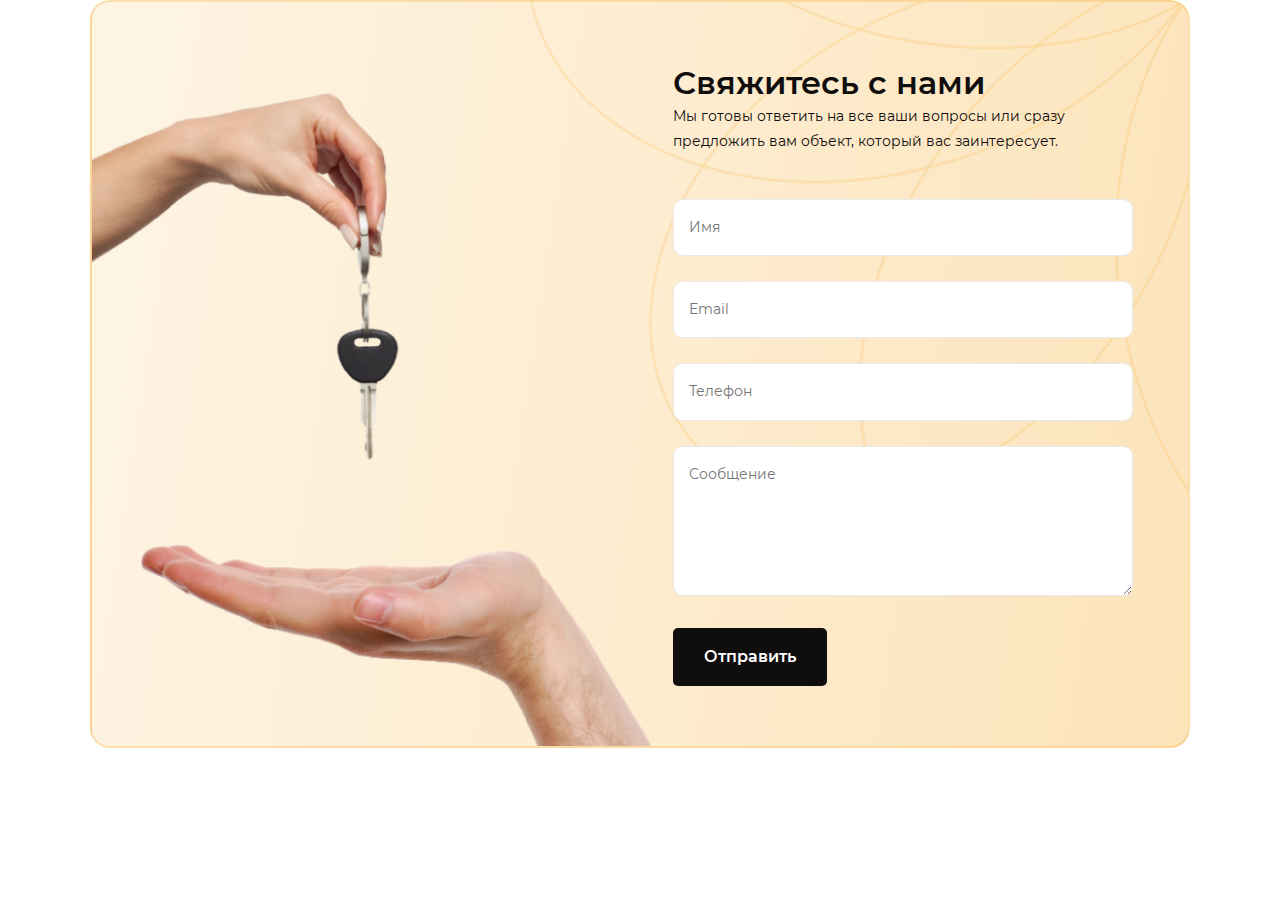
==== commit 6e4a2458: "fbg" ====
--- a/app/index.html
+++ b/app/index.html
@@ -59,6 +59,7 @@
 </div>
 
 
+
 </section>
 
       </div>
--- a/app/css/main.min.css
+++ b/app/css/main.min.css
@@ -1,2 +1,2 @@
-@font-face{font-family:swiper-icons;src:url('data:application/font-woff;charset=utf-8;base64, [base64]//wADZ2x5ZgAAAywAAADMAAAD2MHtryVoZWFkAAABbAAAADAAAAA2E2+eoWhoZWEAAAGcAAAAHwAAACQC9gDzaG10eAAAAigAAAAZAAAArgJkABFsb2NhAAAC0AAAAFoAAABaFQAUGG1heHAAAAG8AAAAHwAAACAAcABAbmFtZQAAA/gAAAE5AAACXvFdBwlwb3N0AAAFNAAAAGIAAACE5s74hXjaY2BkYGAAYpf5Hu/j+W2+MnAzMYDAzaX6QjD6/4//Bxj5GA8AuRwMYGkAPywL13jaY2BkYGA88P8Agx4j+/8fQDYfA1AEBWgDAIB2BOoAeNpjYGRgYNBh4GdgYgABEMnIABJzYNADCQAACWgAsQB42mNgYfzCOIGBlYGB0YcxjYGBwR1Kf2WQZGhhYGBiYGVmgAFGBiQQkOaawtDAoMBQxXjg/wEGPcYDDA4wNUA2CCgwsAAAO4EL6gAAeNpj2M0gyAACqxgGNWBkZ2D4/wMA+xkDdgAAAHjaY2BgYGaAYBkGRgYQiAHyGMF8FgYHIM3DwMHABGQrMOgyWDLEM1T9/w8UBfEMgLzE////P/5//f/V/xv+r4eaAAeMbAxwIUYmIMHEgKYAYjUcsDAwsLKxc3BycfPw8jEQA/[base64]/uznmfPFBNODM2K7MTQ45YEAZqGP81AmGGcF3iPqOop0r1SPTaTbVkfUe4HXj97wYE+yNwWYxwWu4v1ugWHgo3S1XdZEVqWM7ET0cfnLGxWfkgR42o2PvWrDMBSFj/IHLaF0zKjRgdiVMwScNRAoWUoH78Y2icB/yIY09An6AH2Bdu/UB+yxopYshQiEvnvu0dURgDt8QeC8PDw7Fpji3fEA4z/PEJ6YOB5hKh4dj3EvXhxPqH/SKUY3rJ7srZ4FZnh1PMAtPhwP6fl2PMJMPDgeQ4rY8YT6Gzao0eAEA409DuggmTnFnOcSCiEiLMgxCiTI6Cq5DZUd3Qmp10vO0LaLTd2cjN4fOumlc7lUYbSQcZFkutRG7g6JKZKy0RmdLY680CDnEJ+UMkpFFe1RN7nxdVpXrC4aTtnaurOnYercZg2YVmLN/d/gczfEimrE/fs/bOuq29Zmn8tloORaXgZgGa78yO9/cnXm2BpaGvq25Dv9S4E9+5SIc9PqupJKhYFSSl47+Qcr1mYNAAAAeNptw0cKwkAAAMDZJA8Q7OUJvkLsPfZ6zFVERPy8qHh2YER+3i/BP83vIBLLySsoKimrqKqpa2hp6+jq6RsYGhmbmJqZSy0sraxtbO3sHRydnEMU4uR6yx7JJXveP7WrDycAAAAAAAH//wACeNpjYGRgYOABYhkgZgJCZgZNBkYGLQZtIJsFLMYAAAw3ALgAeNolizEKgDAQBCchRbC2sFER0YD6qVQiBCv/H9ezGI6Z5XBAw8CBK/m5iQQVauVbXLnOrMZv2oLdKFa8Pjuru2hJzGabmOSLzNMzvutpB3N42mNgZGBg4GKQYzBhYMxJLMlj4GBgAYow/P/PAJJhLM6sSoWKfWCAAwDAjgbRAAB42mNgYGBkAIIbCZo5IPrmUn0hGA0AO8EFTQAA');font-weight:400;font-style:normal}:root{--swiper-theme-color:#007aff;--swiper-navigation-size:44px}.swiper{margin-left:auto;margin-right:auto;position:relative;overflow:hidden;list-style:none;padding:0;z-index:1}.swiper-vertical>.swiper-wrapper{flex-direction:column}.swiper-wrapper{position:relative;width:100%;height:100%;z-index:1;display:flex;transition-property:transform;box-sizing:content-box}.swiper-android .swiper-slide,.swiper-wrapper{transform:translate3d(0,0,0)}.swiper-pointer-events{touch-action:pan-y}.swiper-pointer-events.swiper-vertical{touch-action:pan-x}.swiper-slide{flex-shrink:0;width:100%;height:100%;position:relative;transition-property:transform}.swiper-slide-invisible-blank{visibility:hidden}.swiper-autoheight,.swiper-autoheight .swiper-slide{height:auto}.swiper-autoheight .swiper-wrapper{align-items:flex-start;transition-property:transform,height}.swiper-3d,.swiper-3d.swiper-css-mode .swiper-wrapper{perspective:1200px}.swiper-3d .swiper-cube-shadow,.swiper-3d .swiper-slide,.swiper-3d .swiper-slide-shadow,.swiper-3d .swiper-slide-shadow-bottom,.swiper-3d .swiper-slide-shadow-left,.swiper-3d .swiper-slide-shadow-right,.swiper-3d .swiper-slide-shadow-top,.swiper-3d .swiper-wrapper{transform-style:preserve-3d}.swiper-3d .swiper-slide-shadow,.swiper-3d .swiper-slide-shadow-bottom,.swiper-3d .swiper-slide-shadow-left,.swiper-3d .swiper-slide-shadow-right,.swiper-3d .swiper-slide-shadow-top{position:absolute;left:0;top:0;width:100%;height:100%;pointer-events:none;z-index:10}.swiper-3d .swiper-slide-shadow{background:rgba(0,0,0,.15)}.swiper-3d .swiper-slide-shadow-left{background-image:linear-gradient(to left,rgba(0,0,0,.5),rgba(0,0,0,0))}.swiper-3d .swiper-slide-shadow-right{background-image:linear-gradient(to right,rgba(0,0,0,.5),rgba(0,0,0,0))}.swiper-3d .swiper-slide-shadow-top{background-image:linear-gradient(to top,rgba(0,0,0,.5),rgba(0,0,0,0))}.swiper-3d .swiper-slide-shadow-bottom{background-image:linear-gradient(to bottom,rgba(0,0,0,.5),rgba(0,0,0,0))}.swiper-css-mode>.swiper-wrapper{overflow:auto;scrollbar-width:none;-ms-overflow-style:none}.swiper-css-mode>.swiper-wrapper::-webkit-scrollbar{display:none}.swiper-css-mode>.swiper-wrapper>.swiper-slide{scroll-snap-align:start start}.swiper-horizontal.swiper-css-mode>.swiper-wrapper{scroll-snap-type:x mandatory}.swiper-vertical.swiper-css-mode>.swiper-wrapper{scroll-snap-type:y mandatory}.swiper-centered>.swiper-wrapper::before{content:'';flex-shrink:0;order:9999}.swiper-centered.swiper-horizontal>.swiper-wrapper>.swiper-slide:first-child{margin-inline-start:var(--swiper-centered-offset-before)}.swiper-centered.swiper-horizontal>.swiper-wrapper::before{height:100%;min-height:1px;width:var(--swiper-centered-offset-after)}.swiper-centered.swiper-vertical>.swiper-wrapper>.swiper-slide:first-child{margin-block-start:var(--swiper-centered-offset-before)}.swiper-centered.swiper-vertical>.swiper-wrapper::before{width:100%;min-width:1px;height:var(--swiper-centered-offset-after)}.swiper-centered>.swiper-wrapper>.swiper-slide{scroll-snap-align:center center}.swiper-virtual.swiper-css-mode .swiper-wrapper::after{content:'';position:absolute;left:0;top:0;pointer-events:none}.swiper-virtual.swiper-css-mode.swiper-horizontal .swiper-wrapper::after{height:1px;width:var(--swiper-virtual-size)}.swiper-virtual.swiper-css-mode.swiper-vertical .swiper-wrapper::after{width:1px;height:var(--swiper-virtual-size)}.swiper-button-next,.swiper-button-prev{position:absolute;top:50%;width:calc(var(--swiper-navigation-size)/ 44 * 27);height:var(--swiper-navigation-size);margin-top:calc(0px - (var(--swiper-navigation-size)/ 2));z-index:10;cursor:pointer;display:flex;align-items:center;justify-content:center;color:var(--swiper-navigation-color,var(--swiper-theme-color))}.swiper-button-next.swiper-button-disabled,.swiper-button-prev.swiper-button-disabled{opacity:.35;cursor:auto;pointer-events:none}.swiper-button-next:after,.swiper-button-prev:after{font-family:swiper-icons;font-size:var(--swiper-navigation-size);text-transform:none!important;letter-spacing:0;text-transform:none;font-variant:initial;line-height:1}.swiper-button-prev,.swiper-rtl .swiper-button-next{left:10px;right:auto}.swiper-button-prev:after,.swiper-rtl .swiper-button-next:after{content:'prev'}.swiper-button-next,.swiper-rtl .swiper-button-prev{right:10px;left:auto}.swiper-button-next:after,.swiper-rtl .swiper-button-prev:after{content:'next'}.swiper-button-lock{display:none}.swiper-pagination{position:absolute;text-align:center;transition:opacity .3s;transform:translate3d(0,0,0);z-index:10}.swiper-pagination.swiper-pagination-hidden{opacity:0}.swiper-horizontal>.swiper-pagination-bullets,.swiper-pagination-bullets.swiper-pagination-horizontal,.swiper-pagination-custom,.swiper-pagination-fraction{bottom:10px;left:0;width:100%}.swiper-pagination-bullets-dynamic{overflow:hidden;font-size:0}.swiper-pagination-bullets-dynamic .swiper-pagination-bullet{transform:scale(.33);position:relative}.swiper-pagination-bullets-dynamic .swiper-pagination-bullet-active,.swiper-pagination-bullets-dynamic .swiper-pagination-bullet-active-main{transform:scale(1)}.swiper-pagination-bullets-dynamic .swiper-pagination-bullet-active-prev{transform:scale(.66)}.swiper-pagination-bullets-dynamic .swiper-pagination-bullet-active-prev-prev{transform:scale(.33)}.swiper-pagination-bullets-dynamic .swiper-pagination-bullet-active-next{transform:scale(.66)}.swiper-pagination-bullets-dynamic .swiper-pagination-bullet-active-next-next{transform:scale(.33)}.swiper-pagination-bullet{width:var(--swiper-pagination-bullet-width,var(--swiper-pagination-bullet-size,8px));height:var(--swiper-pagination-bullet-height,var(--swiper-pagination-bullet-size,8px));display:inline-block;border-radius:50%;background:var(--swiper-pagination-bullet-inactive-color,#000);opacity:var(--swiper-pagination-bullet-inactive-opacity,.2)}button.swiper-pagination-bullet{border:none;margin:0;padding:0;box-shadow:none;-webkit-appearance:none;appearance:none}.swiper-pagination-clickable .swiper-pagination-bullet{cursor:pointer}.swiper-pagination-bullet:only-child{display:none!important}.swiper-pagination-bullet-active{opacity:var(--swiper-pagination-bullet-opacity,1);background:var(--swiper-pagination-color,var(--swiper-theme-color))}.swiper-pagination-vertical.swiper-pagination-bullets,.swiper-vertical>.swiper-pagination-bullets{right:10px;top:50%;transform:translate3d(0,-50%,0)}.swiper-pagination-vertical.swiper-pagination-bullets .swiper-pagination-bullet,.swiper-vertical>.swiper-pagination-bullets .swiper-pagination-bullet{margin:var(--swiper-pagination-bullet-vertical-gap,6px) 0;display:block}.swiper-pagination-vertical.swiper-pagination-bullets.swiper-pagination-bullets-dynamic,.swiper-vertical>.swiper-pagination-bullets.swiper-pagination-bullets-dynamic{top:50%;transform:translateY(-50%);width:8px}.swiper-pagination-vertical.swiper-pagination-bullets.swiper-pagination-bullets-dynamic .swiper-pagination-bullet,.swiper-vertical>.swiper-pagination-bullets.swiper-pagination-bullets-dynamic .swiper-pagination-bullet{display:inline-block;transition:transform .2s,top .2s}.swiper-horizontal>.swiper-pagination-bullets .swiper-pagination-bullet,.swiper-pagination-horizontal.swiper-pagination-bullets .swiper-pagination-bullet{margin:0 var(--swiper-pagination-bullet-horizontal-gap,4px)}.swiper-horizontal>.swiper-pagination-bullets.swiper-pagination-bullets-dynamic,.swiper-pagination-horizontal.swiper-pagination-bullets.swiper-pagination-bullets-dynamic{left:50%;transform:translateX(-50%);white-space:nowrap}.swiper-horizontal>.swiper-pagination-bullets.swiper-pagination-bullets-dynamic .swiper-pagination-bullet,.swiper-pagination-horizontal.swiper-pagination-bullets.swiper-pagination-bullets-dynamic .swiper-pagination-bullet{transition:transform .2s,left .2s}.swiper-horizontal.swiper-rtl>.swiper-pagination-bullets-dynamic .swiper-pagination-bullet{transition:transform .2s,right .2s}.swiper-pagination-progressbar{background:rgba(0,0,0,.25);position:absolute}.swiper-pagination-progressbar .swiper-pagination-progressbar-fill{background:var(--swiper-pagination-color,var(--swiper-theme-color));position:absolute;left:0;top:0;width:100%;height:100%;transform:scale(0);transform-origin:left top}.swiper-rtl .swiper-pagination-progressbar .swiper-pagination-progressbar-fill{transform-origin:right top}.swiper-horizontal>.swiper-pagination-progressbar,.swiper-pagination-progressbar.swiper-pagination-horizontal,.swiper-pagination-progressbar.swiper-pagination-vertical.swiper-pagination-progressbar-opposite,.swiper-vertical>.swiper-pagination-progressbar.swiper-pagination-progressbar-opposite{width:100%;height:4px;left:0;top:0}.swiper-horizontal>.swiper-pagination-progressbar.swiper-pagination-progressbar-opposite,.swiper-pagination-progressbar.swiper-pagination-horizontal.swiper-pagination-progressbar-opposite,.swiper-pagination-progressbar.swiper-pagination-vertical,.swiper-vertical>.swiper-pagination-progressbar{width:4px;height:100%;left:0;top:0}.swiper-pagination-lock{display:none}.swiper-scrollbar{border-radius:10px;position:relative;-ms-touch-action:none;background:rgba(0,0,0,.1)}.swiper-horizontal>.swiper-scrollbar{position:absolute;left:1%;bottom:3px;z-index:50;height:5px;width:98%}.swiper-vertical>.swiper-scrollbar{position:absolute;right:3px;top:1%;z-index:50;width:5px;height:98%}.swiper-scrollbar-drag{height:100%;width:100%;position:relative;background:rgba(0,0,0,.5);border-radius:10px;left:0;top:0}.swiper-scrollbar-cursor-drag{cursor:move}.swiper-scrollbar-lock{display:none}.swiper-zoom-container{width:100%;height:100%;display:flex;justify-content:center;align-items:center;text-align:center}.swiper-zoom-container>canvas,.swiper-zoom-container>img,.swiper-zoom-container>svg{max-width:100%;max-height:100%;object-fit:contain}.swiper-slide-zoomed{cursor:move}.swiper-lazy-preloader{width:42px;height:42px;position:absolute;left:50%;top:50%;margin-left:-21px;margin-top:-21px;z-index:10;transform-origin:50%;animation:1s linear infinite swiper-preloader-spin;box-sizing:border-box;border:4px solid var(--swiper-preloader-color,var(--swiper-theme-color));border-radius:50%;border-top-color:transparent}.swiper-lazy-preloader-white{--swiper-preloader-color:#fff}.swiper-lazy-preloader-black{--swiper-preloader-color:#000}@keyframes swiper-preloader-spin{100%{transform:rotate(360deg)}}.swiper .swiper-notification{position:absolute;left:0;top:0;pointer-events:none;opacity:0;z-index:-1000}.swiper-free-mode>.swiper-wrapper{transition-timing-function:ease-out;margin:0 auto}.swiper-grid>.swiper-wrapper{flex-wrap:wrap}.swiper-grid-column>.swiper-wrapper{flex-wrap:wrap;flex-direction:column}.swiper-fade.swiper-free-mode .swiper-slide{transition-timing-function:ease-out}.swiper-fade .swiper-slide{pointer-events:none;transition-property:opacity}.swiper-fade .swiper-slide .swiper-slide{pointer-events:none}.swiper-fade .swiper-slide-active,.swiper-fade .swiper-slide-active .swiper-slide-active{pointer-events:auto}.swiper-cube{overflow:visible}.swiper-cube .swiper-slide{pointer-events:none;-webkit-backface-visibility:hidden;backface-visibility:hidden;z-index:1;visibility:hidden;transform-origin:0 0;width:100%;height:100%}.swiper-cube .swiper-slide .swiper-slide{pointer-events:none}.swiper-cube.swiper-rtl .swiper-slide{transform-origin:100% 0}.swiper-cube .swiper-slide-active,.swiper-cube .swiper-slide-active .swiper-slide-active{pointer-events:auto}.swiper-cube .swiper-slide-active,.swiper-cube .swiper-slide-next,.swiper-cube .swiper-slide-next+.swiper-slide,.swiper-cube .swiper-slide-prev{pointer-events:auto;visibility:visible}.swiper-cube .swiper-slide-shadow-bottom,.swiper-cube .swiper-slide-shadow-left,.swiper-cube .swiper-slide-shadow-right,.swiper-cube .swiper-slide-shadow-top{z-index:0;-webkit-backface-visibility:hidden;backface-visibility:hidden}.swiper-cube .swiper-cube-shadow{position:absolute;left:0;bottom:0;width:100%;height:100%;opacity:.6;z-index:0}.swiper-cube .swiper-cube-shadow:before{content:'';background:#000;position:absolute;left:0;top:0;bottom:0;right:0;filter:blur(50px)}.swiper-flip{overflow:visible}.swiper-flip .swiper-slide{pointer-events:none;-webkit-backface-visibility:hidden;backface-visibility:hidden;z-index:1}.swiper-flip .swiper-slide .swiper-slide{pointer-events:none}.swiper-flip .swiper-slide-active,.swiper-flip .swiper-slide-active .swiper-slide-active{pointer-events:auto}.swiper-flip .swiper-slide-shadow-bottom,.swiper-flip .swiper-slide-shadow-left,.swiper-flip .swiper-slide-shadow-right,.swiper-flip .swiper-slide-shadow-top{z-index:0;-webkit-backface-visibility:hidden;backface-visibility:hidden}.swiper-creative .swiper-slide{-webkit-backface-visibility:hidden;backface-visibility:hidden;overflow:hidden;transition-property:transform,opacity,height}.swiper-cards{overflow:visible}.swiper-cards .swiper-slide{transform-origin:center bottom;-webkit-backface-visibility:hidden;backface-visibility:hidden;overflow:hidden}.custom-checkbox__field:checked+.custom-checkbox__content::after{opacity:1}.custom-checkbox__field:focus+.custom-checkbox__content::before{border-color:var(--color-orange)}.custom-checkbox__field:disabled+.custom-checkbox__content{opacity:.4;pointer-events:none}.custom-checkbox__field[disabled]+.custom-checkbox__content::before{border-color:var(--color-disabled);color:var(--color-disabled)}@font-face{font-family:Montserrat;src:url(../fonts/Montserrat-Regular.woff2) format("woff2");font-weight:400;font-display:swap;font-style:normal}@font-face{font-family:Montserrat;src:url(../fonts/Montserrat-SemiBold.woff2) format("woff2");font-weight:600;font-display:swap;font-style:normal}html{box-sizing:border-box;height:100%;scroll-behavior:smooth}*,::after,::before{box-sizing:border-box;outline:var(--color-orange)}ol,ul{padding:0}blockquote,body,dd,dl,figcaption,figure,h1,h2,h3,h4,h5,h6,li,ol,p,ul{margin:0}ul{list-style:none}img{width:100%;display:block}button,input,select,textarea{font:inherit}a{text-decoration:none;cursor:pointer;color:inherit}button{cursor:pointer;border:1px solid transparent;background-color:transparent}address{font-style:normal}body{font-family:Montserrat,sans-serif;background-color:#fff;color:#100d0d;line-height:1.6;font-size:16px;font-weight:400;display:flex;flex-direction:column;position:relative}.sr-only{position:absolute;width:1px;height:1px;margin:-1px;border:0;padding:0;white-space:nowrap;-webkit-clip-path:inset(100%);clip-path:inset(100%);clip:rect(0 0 0 0);overflow:hidden}.logo{max-width:150px;width:100%}.main{flex-grow:1}.container,.wrapper{max-width:1130px;width:100%;padding:0 15px;margin:0 auto}.wrapper{max-width:1290px}.section{margin-bottom:150px}.title{font-weight:600;font-size:42px;line-height:1.2;margin-bottom:15px}h1{font-size:42px;line-height:1.2;font-weight:600;color:#100d0d}h2{font-size:32px;line-height:1.3;font-weight:600;color:#100d0d}h3{font-size:18px;line-height:1.2;font-weight:600;color:#100d0d}.btn{display:block;padding:15px 30px;font-weight:600;border:1px solid transparent;background-color:#100d0d;color:#fff;border-radius:5px;transition:background-color .5s,color .5s,border-color .5s}.btn:hover{background-color:#f9af31}.btn:disabled{border:transparent;background-color:transparent}.btn--orange{background-color:#f9af31}.btn--orange:hover{background-color:transparent;border-color:#f9af31;color:#f9af31}.btn-tags{padding:8px 10px;background-color:#eaeaea;color:#777;font-size:14px;line-height:1.8;border-radius:5px;transition:background-color .3s,color .3s}.btn-tags:hover{background-color:#ffe4b7;color:#f9af31}.btn-tags:active{background-color:#f9af31;color:#fff}.input,.textarea{max-width:460px;width:100%;padding:15px;font-weight:500;font-size:16px;line-height:1.6;color:#100d0d;border-radius:10px;outline:transparent;border:1px solid #b2b2b2;transition:border .2s}.input::-moz-placeholder,.textarea::-moz-placeholder{color:#777}.input:-ms-input-placeholder,.textarea:-ms-input-placeholder{color:#777}.input::placeholder,.textarea::placeholder{color:#777}p,span{font-size:14px;line-height:1.8;color:#100d0d}span{font-size:14px}.header{border-bottom:1px solid var(--color-border);padding:20px 0;position:fixed;top:0;z-index:20;background-color:#fff;width:100%}@media (max-width:768px){.header{padding:15px 0 10px}.header .logo{margin:0 auto}}.header__nav{display:flex;align-items:center;justify-content:space-between}.header__list.nav-list{margin-right:30px}@media (max-width:768px){.header__list.nav-list{display:block;margin-right:0}.header__list .nav-list__item:not(:last-child){margin-right:0;margin-bottom:20px}.header__list .nav-list__link{padding:15px 30px;display:block}}.nav-list{display:flex;align-items:center;justify-content:space-between;margin-right:55px;margin-left:auto}.nav-list__item:not(:last-child){margin-right:50px}@media (max-width:992px){.nav-list__item:not(:last-child){margin-right:25px}}.nav-list__menu{display:none}.nav-list__item{font-weight:600}.nav-list__link{text-transform:capitalize;position:relative;transition:color .3s linear}@media (max-width:768px){.nav-list__btn{margin:0 auto}}.form{max-width:460px;width:100%;z-index:5}.form p{margin-bottom:45px;font-size:14px}.form__item{margin:0 0 25px;display:block;position:relative;transition:margin-bottom .3s linear}.form__area,.form__input{width:100%;padding:15px;border-radius:10px;border:1px solid #eaeaea;font-size:14px;line-height:1.8;color:#777;box-shadow:none!important;-webkit-appearance:none;-moz-appearance:none;appearance:none}.form__area{min-height:150px}.form__button{width:100%}.form__button:hover{background-color:#f9af31}.form__button::before{display:none}.contacts{padding:60px 55px;display:flex;align-items:center;justify-content:space-between;background:linear-gradient(278.62deg,#fce4bb 1.35%,#fef7ea 113.81%);border:2px solid rgba(249,175,49,.3);border-radius:20px;position:relative;overflow:hidden;z-index:0}.contacts::before{content:"";position:absolute;background-image:url(../img/petals.png);background-repeat:no-repeat;background-position:bottom;background-size:contain;height:900px;width:900px;z-index:-1;right:0;top:0;transform:rotate(180deg)}.contacts p{font-size:14px}.contacts__images{max-width:0;width:100%;height:100%}.contacts__images img{position:absolute}.contacts__images img:first-child{max-width:324px;top:65px;left:0}.contacts__images img:last-child{max-width:570px;bottom:-30px;left:0}
+@font-face{font-family:swiper-icons;src:url('data:application/font-woff;charset=utf-8;base64, [base64]//wADZ2x5ZgAAAywAAADMAAAD2MHtryVoZWFkAAABbAAAADAAAAA2E2+eoWhoZWEAAAGcAAAAHwAAACQC9gDzaG10eAAAAigAAAAZAAAArgJkABFsb2NhAAAC0AAAAFoAAABaFQAUGG1heHAAAAG8AAAAHwAAACAAcABAbmFtZQAAA/gAAAE5AAACXvFdBwlwb3N0AAAFNAAAAGIAAACE5s74hXjaY2BkYGAAYpf5Hu/j+W2+MnAzMYDAzaX6QjD6/4//Bxj5GA8AuRwMYGkAPywL13jaY2BkYGA88P8Agx4j+/8fQDYfA1AEBWgDAIB2BOoAeNpjYGRgYNBh4GdgYgABEMnIABJzYNADCQAACWgAsQB42mNgYfzCOIGBlYGB0YcxjYGBwR1Kf2WQZGhhYGBiYGVmgAFGBiQQkOaawtDAoMBQxXjg/wEGPcYDDA4wNUA2CCgwsAAAO4EL6gAAeNpj2M0gyAACqxgGNWBkZ2D4/wMA+xkDdgAAAHjaY2BgYGaAYBkGRgYQiAHyGMF8FgYHIM3DwMHABGQrMOgyWDLEM1T9/w8UBfEMgLzE////P/5//f/V/xv+r4eaAAeMbAxwIUYmIMHEgKYAYjUcsDAwsLKxc3BycfPw8jEQA/[base64]/uznmfPFBNODM2K7MTQ45YEAZqGP81AmGGcF3iPqOop0r1SPTaTbVkfUe4HXj97wYE+yNwWYxwWu4v1ugWHgo3S1XdZEVqWM7ET0cfnLGxWfkgR42o2PvWrDMBSFj/IHLaF0zKjRgdiVMwScNRAoWUoH78Y2icB/yIY09An6AH2Bdu/UB+yxopYshQiEvnvu0dURgDt8QeC8PDw7Fpji3fEA4z/PEJ6YOB5hKh4dj3EvXhxPqH/SKUY3rJ7srZ4FZnh1PMAtPhwP6fl2PMJMPDgeQ4rY8YT6Gzao0eAEA409DuggmTnFnOcSCiEiLMgxCiTI6Cq5DZUd3Qmp10vO0LaLTd2cjN4fOumlc7lUYbSQcZFkutRG7g6JKZKy0RmdLY680CDnEJ+UMkpFFe1RN7nxdVpXrC4aTtnaurOnYercZg2YVmLN/d/gczfEimrE/fs/bOuq29Zmn8tloORaXgZgGa78yO9/cnXm2BpaGvq25Dv9S4E9+5SIc9PqupJKhYFSSl47+Qcr1mYNAAAAeNptw0cKwkAAAMDZJA8Q7OUJvkLsPfZ6zFVERPy8qHh2YER+3i/BP83vIBLLySsoKimrqKqpa2hp6+jq6RsYGhmbmJqZSy0sraxtbO3sHRydnEMU4uR6yx7JJXveP7WrDycAAAAAAAH//wACeNpjYGRgYOABYhkgZgJCZgZNBkYGLQZtIJsFLMYAAAw3ALgAeNolizEKgDAQBCchRbC2sFER0YD6qVQiBCv/H9ezGI6Z5XBAw8CBK/m5iQQVauVbXLnOrMZv2oLdKFa8Pjuru2hJzGabmOSLzNMzvutpB3N42mNgZGBg4GKQYzBhYMxJLMlj4GBgAYow/P/PAJJhLM6sSoWKfWCAAwDAjgbRAAB42mNgYGBkAIIbCZo5IPrmUn0hGA0AO8EFTQAA');font-weight:400;font-style:normal}:root{--swiper-theme-color:#007aff;--swiper-navigation-size:44px}.swiper{margin-left:auto;margin-right:auto;position:relative;overflow:hidden;list-style:none;padding:0;z-index:1}.swiper-vertical>.swiper-wrapper{flex-direction:column}.swiper-wrapper{position:relative;width:100%;height:100%;z-index:1;display:flex;transition-property:transform;box-sizing:content-box}.swiper-android .swiper-slide,.swiper-wrapper{transform:translate3d(0,0,0)}.swiper-pointer-events{touch-action:pan-y}.swiper-pointer-events.swiper-vertical{touch-action:pan-x}.swiper-slide{flex-shrink:0;width:100%;height:100%;position:relative;transition-property:transform}.swiper-slide-invisible-blank{visibility:hidden}.swiper-autoheight,.swiper-autoheight .swiper-slide{height:auto}.swiper-autoheight .swiper-wrapper{align-items:flex-start;transition-property:transform,height}.swiper-3d,.swiper-3d.swiper-css-mode .swiper-wrapper{perspective:1200px}.swiper-3d .swiper-cube-shadow,.swiper-3d .swiper-slide,.swiper-3d .swiper-slide-shadow,.swiper-3d .swiper-slide-shadow-bottom,.swiper-3d .swiper-slide-shadow-left,.swiper-3d .swiper-slide-shadow-right,.swiper-3d .swiper-slide-shadow-top,.swiper-3d .swiper-wrapper{transform-style:preserve-3d}.swiper-3d .swiper-slide-shadow,.swiper-3d .swiper-slide-shadow-bottom,.swiper-3d .swiper-slide-shadow-left,.swiper-3d .swiper-slide-shadow-right,.swiper-3d .swiper-slide-shadow-top{position:absolute;left:0;top:0;width:100%;height:100%;pointer-events:none;z-index:10}.swiper-3d .swiper-slide-shadow{background:rgba(0,0,0,.15)}.swiper-3d .swiper-slide-shadow-left{background-image:linear-gradient(to left,rgba(0,0,0,.5),rgba(0,0,0,0))}.swiper-3d .swiper-slide-shadow-right{background-image:linear-gradient(to right,rgba(0,0,0,.5),rgba(0,0,0,0))}.swiper-3d .swiper-slide-shadow-top{background-image:linear-gradient(to top,rgba(0,0,0,.5),rgba(0,0,0,0))}.swiper-3d .swiper-slide-shadow-bottom{background-image:linear-gradient(to bottom,rgba(0,0,0,.5),rgba(0,0,0,0))}.swiper-css-mode>.swiper-wrapper{overflow:auto;scrollbar-width:none;-ms-overflow-style:none}.swiper-css-mode>.swiper-wrapper::-webkit-scrollbar{display:none}.swiper-css-mode>.swiper-wrapper>.swiper-slide{scroll-snap-align:start start}.swiper-horizontal.swiper-css-mode>.swiper-wrapper{scroll-snap-type:x mandatory}.swiper-vertical.swiper-css-mode>.swiper-wrapper{scroll-snap-type:y mandatory}.swiper-centered>.swiper-wrapper::before{content:'';flex-shrink:0;order:9999}.swiper-centered.swiper-horizontal>.swiper-wrapper>.swiper-slide:first-child{margin-inline-start:var(--swiper-centered-offset-before)}.swiper-centered.swiper-horizontal>.swiper-wrapper::before{height:100%;min-height:1px;width:var(--swiper-centered-offset-after)}.swiper-centered.swiper-vertical>.swiper-wrapper>.swiper-slide:first-child{margin-block-start:var(--swiper-centered-offset-before)}.swiper-centered.swiper-vertical>.swiper-wrapper::before{width:100%;min-width:1px;height:var(--swiper-centered-offset-after)}.swiper-centered>.swiper-wrapper>.swiper-slide{scroll-snap-align:center center}.swiper-virtual.swiper-css-mode .swiper-wrapper::after{content:'';position:absolute;left:0;top:0;pointer-events:none}.swiper-virtual.swiper-css-mode.swiper-horizontal .swiper-wrapper::after{height:1px;width:var(--swiper-virtual-size)}.swiper-virtual.swiper-css-mode.swiper-vertical .swiper-wrapper::after{width:1px;height:var(--swiper-virtual-size)}.swiper-button-next,.swiper-button-prev{position:absolute;top:50%;width:calc(var(--swiper-navigation-size)/ 44 * 27);height:var(--swiper-navigation-size);margin-top:calc(0px - (var(--swiper-navigation-size)/ 2));z-index:10;cursor:pointer;display:flex;align-items:center;justify-content:center;color:var(--swiper-navigation-color,var(--swiper-theme-color))}.swiper-button-next.swiper-button-disabled,.swiper-button-prev.swiper-button-disabled{opacity:.35;cursor:auto;pointer-events:none}.swiper-button-next:after,.swiper-button-prev:after{font-family:swiper-icons;font-size:var(--swiper-navigation-size);text-transform:none!important;letter-spacing:0;text-transform:none;font-variant:initial;line-height:1}.swiper-button-prev,.swiper-rtl .swiper-button-next{left:10px;right:auto}.swiper-button-prev:after,.swiper-rtl .swiper-button-next:after{content:'prev'}.swiper-button-next,.swiper-rtl .swiper-button-prev{right:10px;left:auto}.swiper-button-next:after,.swiper-rtl .swiper-button-prev:after{content:'next'}.swiper-button-lock{display:none}.swiper-pagination{position:absolute;text-align:center;transition:opacity .3s;transform:translate3d(0,0,0);z-index:10}.swiper-pagination.swiper-pagination-hidden{opacity:0}.swiper-horizontal>.swiper-pagination-bullets,.swiper-pagination-bullets.swiper-pagination-horizontal,.swiper-pagination-custom,.swiper-pagination-fraction{bottom:10px;left:0;width:100%}.swiper-pagination-bullets-dynamic{overflow:hidden;font-size:0}.swiper-pagination-bullets-dynamic .swiper-pagination-bullet{transform:scale(.33);position:relative}.swiper-pagination-bullets-dynamic .swiper-pagination-bullet-active,.swiper-pagination-bullets-dynamic .swiper-pagination-bullet-active-main{transform:scale(1)}.swiper-pagination-bullets-dynamic .swiper-pagination-bullet-active-prev{transform:scale(.66)}.swiper-pagination-bullets-dynamic .swiper-pagination-bullet-active-prev-prev{transform:scale(.33)}.swiper-pagination-bullets-dynamic .swiper-pagination-bullet-active-next{transform:scale(.66)}.swiper-pagination-bullets-dynamic .swiper-pagination-bullet-active-next-next{transform:scale(.33)}.swiper-pagination-bullet{width:var(--swiper-pagination-bullet-width,var(--swiper-pagination-bullet-size,8px));height:var(--swiper-pagination-bullet-height,var(--swiper-pagination-bullet-size,8px));display:inline-block;border-radius:50%;background:var(--swiper-pagination-bullet-inactive-color,#000);opacity:var(--swiper-pagination-bullet-inactive-opacity,.2)}button.swiper-pagination-bullet{border:none;margin:0;padding:0;box-shadow:none;-webkit-appearance:none;appearance:none}.swiper-pagination-clickable .swiper-pagination-bullet{cursor:pointer}.swiper-pagination-bullet:only-child{display:none!important}.swiper-pagination-bullet-active{opacity:var(--swiper-pagination-bullet-opacity,1);background:var(--swiper-pagination-color,var(--swiper-theme-color))}.swiper-pagination-vertical.swiper-pagination-bullets,.swiper-vertical>.swiper-pagination-bullets{right:10px;top:50%;transform:translate3d(0,-50%,0)}.swiper-pagination-vertical.swiper-pagination-bullets .swiper-pagination-bullet,.swiper-vertical>.swiper-pagination-bullets .swiper-pagination-bullet{margin:var(--swiper-pagination-bullet-vertical-gap,6px) 0;display:block}.swiper-pagination-vertical.swiper-pagination-bullets.swiper-pagination-bullets-dynamic,.swiper-vertical>.swiper-pagination-bullets.swiper-pagination-bullets-dynamic{top:50%;transform:translateY(-50%);width:8px}.swiper-pagination-vertical.swiper-pagination-bullets.swiper-pagination-bullets-dynamic .swiper-pagination-bullet,.swiper-vertical>.swiper-pagination-bullets.swiper-pagination-bullets-dynamic .swiper-pagination-bullet{display:inline-block;transition:transform .2s,top .2s}.swiper-horizontal>.swiper-pagination-bullets .swiper-pagination-bullet,.swiper-pagination-horizontal.swiper-pagination-bullets .swiper-pagination-bullet{margin:0 var(--swiper-pagination-bullet-horizontal-gap,4px)}.swiper-horizontal>.swiper-pagination-bullets.swiper-pagination-bullets-dynamic,.swiper-pagination-horizontal.swiper-pagination-bullets.swiper-pagination-bullets-dynamic{left:50%;transform:translateX(-50%);white-space:nowrap}.swiper-horizontal>.swiper-pagination-bullets.swiper-pagination-bullets-dynamic .swiper-pagination-bullet,.swiper-pagination-horizontal.swiper-pagination-bullets.swiper-pagination-bullets-dynamic .swiper-pagination-bullet{transition:transform .2s,left .2s}.swiper-horizontal.swiper-rtl>.swiper-pagination-bullets-dynamic .swiper-pagination-bullet{transition:transform .2s,right .2s}.swiper-pagination-progressbar{background:rgba(0,0,0,.25);position:absolute}.swiper-pagination-progressbar .swiper-pagination-progressbar-fill{background:var(--swiper-pagination-color,var(--swiper-theme-color));position:absolute;left:0;top:0;width:100%;height:100%;transform:scale(0);transform-origin:left top}.swiper-rtl .swiper-pagination-progressbar .swiper-pagination-progressbar-fill{transform-origin:right top}.swiper-horizontal>.swiper-pagination-progressbar,.swiper-pagination-progressbar.swiper-pagination-horizontal,.swiper-pagination-progressbar.swiper-pagination-vertical.swiper-pagination-progressbar-opposite,.swiper-vertical>.swiper-pagination-progressbar.swiper-pagination-progressbar-opposite{width:100%;height:4px;left:0;top:0}.swiper-horizontal>.swiper-pagination-progressbar.swiper-pagination-progressbar-opposite,.swiper-pagination-progressbar.swiper-pagination-horizontal.swiper-pagination-progressbar-opposite,.swiper-pagination-progressbar.swiper-pagination-vertical,.swiper-vertical>.swiper-pagination-progressbar{width:4px;height:100%;left:0;top:0}.swiper-pagination-lock{display:none}.swiper-scrollbar{border-radius:10px;position:relative;-ms-touch-action:none;background:rgba(0,0,0,.1)}.swiper-horizontal>.swiper-scrollbar{position:absolute;left:1%;bottom:3px;z-index:50;height:5px;width:98%}.swiper-vertical>.swiper-scrollbar{position:absolute;right:3px;top:1%;z-index:50;width:5px;height:98%}.swiper-scrollbar-drag{height:100%;width:100%;position:relative;background:rgba(0,0,0,.5);border-radius:10px;left:0;top:0}.swiper-scrollbar-cursor-drag{cursor:move}.swiper-scrollbar-lock{display:none}.swiper-zoom-container{width:100%;height:100%;display:flex;justify-content:center;align-items:center;text-align:center}.swiper-zoom-container>canvas,.swiper-zoom-container>img,.swiper-zoom-container>svg{max-width:100%;max-height:100%;object-fit:contain}.swiper-slide-zoomed{cursor:move}.swiper-lazy-preloader{width:42px;height:42px;position:absolute;left:50%;top:50%;margin-left:-21px;margin-top:-21px;z-index:10;transform-origin:50%;animation:1s linear infinite swiper-preloader-spin;box-sizing:border-box;border:4px solid var(--swiper-preloader-color,var(--swiper-theme-color));border-radius:50%;border-top-color:transparent}.swiper-lazy-preloader-white{--swiper-preloader-color:#fff}.swiper-lazy-preloader-black{--swiper-preloader-color:#000}@keyframes swiper-preloader-spin{100%{transform:rotate(360deg)}}.swiper .swiper-notification{position:absolute;left:0;top:0;pointer-events:none;opacity:0;z-index:-1000}.swiper-free-mode>.swiper-wrapper{transition-timing-function:ease-out;margin:0 auto}.swiper-grid>.swiper-wrapper{flex-wrap:wrap}.swiper-grid-column>.swiper-wrapper{flex-wrap:wrap;flex-direction:column}.swiper-fade.swiper-free-mode .swiper-slide{transition-timing-function:ease-out}.swiper-fade .swiper-slide{pointer-events:none;transition-property:opacity}.swiper-fade .swiper-slide .swiper-slide{pointer-events:none}.swiper-fade .swiper-slide-active,.swiper-fade .swiper-slide-active .swiper-slide-active{pointer-events:auto}.swiper-cube{overflow:visible}.swiper-cube .swiper-slide{pointer-events:none;-webkit-backface-visibility:hidden;backface-visibility:hidden;z-index:1;visibility:hidden;transform-origin:0 0;width:100%;height:100%}.swiper-cube .swiper-slide .swiper-slide{pointer-events:none}.swiper-cube.swiper-rtl .swiper-slide{transform-origin:100% 0}.swiper-cube .swiper-slide-active,.swiper-cube .swiper-slide-active .swiper-slide-active{pointer-events:auto}.swiper-cube .swiper-slide-active,.swiper-cube .swiper-slide-next,.swiper-cube .swiper-slide-next+.swiper-slide,.swiper-cube .swiper-slide-prev{pointer-events:auto;visibility:visible}.swiper-cube .swiper-slide-shadow-bottom,.swiper-cube .swiper-slide-shadow-left,.swiper-cube .swiper-slide-shadow-right,.swiper-cube .swiper-slide-shadow-top{z-index:0;-webkit-backface-visibility:hidden;backface-visibility:hidden}.swiper-cube .swiper-cube-shadow{position:absolute;left:0;bottom:0;width:100%;height:100%;opacity:.6;z-index:0}.swiper-cube .swiper-cube-shadow:before{content:'';background:#000;position:absolute;left:0;top:0;bottom:0;right:0;filter:blur(50px)}.swiper-flip{overflow:visible}.swiper-flip .swiper-slide{pointer-events:none;-webkit-backface-visibility:hidden;backface-visibility:hidden;z-index:1}.swiper-flip .swiper-slide .swiper-slide{pointer-events:none}.swiper-flip .swiper-slide-active,.swiper-flip .swiper-slide-active .swiper-slide-active{pointer-events:auto}.swiper-flip .swiper-slide-shadow-bottom,.swiper-flip .swiper-slide-shadow-left,.swiper-flip .swiper-slide-shadow-right,.swiper-flip .swiper-slide-shadow-top{z-index:0;-webkit-backface-visibility:hidden;backface-visibility:hidden}.swiper-creative .swiper-slide{-webkit-backface-visibility:hidden;backface-visibility:hidden;overflow:hidden;transition-property:transform,opacity,height}.swiper-cards{overflow:visible}.swiper-cards .swiper-slide{transform-origin:center bottom;-webkit-backface-visibility:hidden;backface-visibility:hidden;overflow:hidden}.custom-checkbox__field:checked+.custom-checkbox__content::after{opacity:1}.custom-checkbox__field:focus+.custom-checkbox__content::before{border-color:var(--color-orange)}.custom-checkbox__field:disabled+.custom-checkbox__content{opacity:.4;pointer-events:none}.custom-checkbox__field[disabled]+.custom-checkbox__content::before{border-color:var(--color-disabled);color:var(--color-disabled)}@font-face{font-family:Montserrat;src:url(../fonts/Montserrat-Regular.woff2) format("woff2");font-weight:400;font-display:swap;font-style:normal}@font-face{font-family:Montserrat;src:url(../fonts/Montserrat-SemiBold.woff2) format("woff2");font-weight:600;font-display:swap;font-style:normal}html{box-sizing:border-box;height:100%;scroll-behavior:smooth}*,::after,::before{box-sizing:border-box;outline:var(--color-orange)}ol,ul{padding:0}blockquote,body,dd,dl,figcaption,figure,h1,h2,h3,h4,h5,h6,li,ol,p,ul{margin:0}ul{list-style:none}img{width:100%;display:block}button,input,select,textarea{font:inherit}a{text-decoration:none;cursor:pointer;color:inherit}button{cursor:pointer;border:1px solid transparent;background-color:transparent}address{font-style:normal}body{font-family:Montserrat,sans-serif;background-color:#fff;color:#100d0d;line-height:1.6;font-size:16px;font-weight:400;display:flex;flex-direction:column;position:relative}.sr-only{position:absolute;width:1px;height:1px;margin:-1px;border:0;padding:0;white-space:nowrap;-webkit-clip-path:inset(100%);clip-path:inset(100%);clip:rect(0 0 0 0);overflow:hidden}.logo{max-width:150px;width:100%}.main{flex-grow:1}.container,.wrapper{max-width:1130px;width:100%;padding:0 15px;margin:0 auto}.wrapper{max-width:1290px}.section{margin-bottom:150px}.title{font-weight:600;font-size:42px;line-height:1.2;margin-bottom:15px}h1{font-size:42px;line-height:1.2;font-weight:600;color:#100d0d}h2{font-size:32px;line-height:1.3;font-weight:600;color:#100d0d}h3{font-size:18px;line-height:1.2;font-weight:600;color:#100d0d}.btn{display:block;padding:15px 30px;font-weight:600;border:1px solid transparent;background-color:#100d0d;color:#fff;border-radius:5px;transition:background-color .5s,color .5s,border-color .5s}.btn:hover{background-color:#f9af31}.btn:disabled{border:transparent;background-color:transparent}.btn--orange{background-color:#f9af31}.btn--orange:hover{background-color:transparent;border-color:#f9af31;color:#f9af31}.btn-tags{padding:8px 10px;background-color:#eaeaea;color:#777;font-size:14px;line-height:1.8;border-radius:5px;transition:background-color .3s,color .3s}.btn-tags:hover{background-color:#ffe4b7;color:#f9af31}.btn-tags:active{background-color:#f9af31;color:#fff}.input,.textarea{max-width:460px;width:100%;padding:15px;font-weight:500;font-size:16px;line-height:1.6;color:#100d0d;border-radius:10px;outline:transparent;border:1px solid #b2b2b2;transition:border .2s}.input::-moz-placeholder,.textarea::-moz-placeholder{color:#777}.input:-ms-input-placeholder,.textarea:-ms-input-placeholder{color:#777}.input::placeholder,.textarea::placeholder{color:#777}p,span{font-size:14px;line-height:1.8;color:#100d0d}span{font-size:14px}.header{border-bottom:1px solid var(--color-border);padding:20px 0;position:fixed;top:0;z-index:20;background-color:#fff;width:100%}@media (max-width:768px){.header{padding:15px 0 10px}.header .logo{margin:0 auto}}.header__nav{display:flex;align-items:center;justify-content:space-between}.header__list.nav-list{margin-right:30px}@media (max-width:768px){.header__list.nav-list{display:block;margin-right:0}.header__list .nav-list__item:not(:last-child){margin-right:0;margin-bottom:20px}.header__list .nav-list__link{padding:15px 30px;display:block}}.nav-list{display:flex;align-items:center;justify-content:space-between;margin-right:55px;margin-left:auto}.nav-list__item:not(:last-child){margin-right:50px}@media (max-width:992px){.nav-list__item:not(:last-child){margin-right:25px}}.nav-list__menu{display:none}.nav-list__item{font-weight:600}.nav-list__link{text-transform:capitalize;position:relative;transition:color .3s linear}@media (max-width:768px){.nav-list__btn{margin:0 auto}}.form{max-width:460px;width:100%;z-index:5}.form p{margin-bottom:45px;font-size:14px}.form__item{margin:0 0 25px;display:block;position:relative;transition:margin-bottom .3s linear}.form__area,.form__input{width:100%;padding:15px;border-radius:10px;border:1px solid #eaeaea;font-size:14px;line-height:1.8;color:#777;box-shadow:none!important;-webkit-appearance:none;-moz-appearance:none;appearance:none}.form__area{min-height:150px}.form__button .btn{width:100%}.form__button .btn:hover{background-color:#f9af31}.form__button .btn::before{display:none}.contacts{padding:60px 55px;display:flex;align-items:center;justify-content:space-between;background:linear-gradient(278.62deg,#fce4bb 1.35%,#fef7ea 113.81%);border:2px solid rgba(249,175,49,.3);border-radius:20px;position:relative;overflow:hidden;z-index:0}.contacts::before{content:"";position:absolute;background-image:url(../img/petals.png);background-repeat:no-repeat;background-position:bottom;background-size:contain;height:900px;width:900px;z-index:-1;right:0;top:0;transform:rotate(180deg)}.contacts p{font-size:14px}.contacts__images{max-width:0;width:100%;height:100%}.contacts__images img{position:absolute}.contacts__images img:first-child{max-width:324px;top:65px;left:0}.contacts__images img:last-child{max-width:570px;bottom:-30px;left:0}
 /*# sourceMappingURL=main.min.css.map */
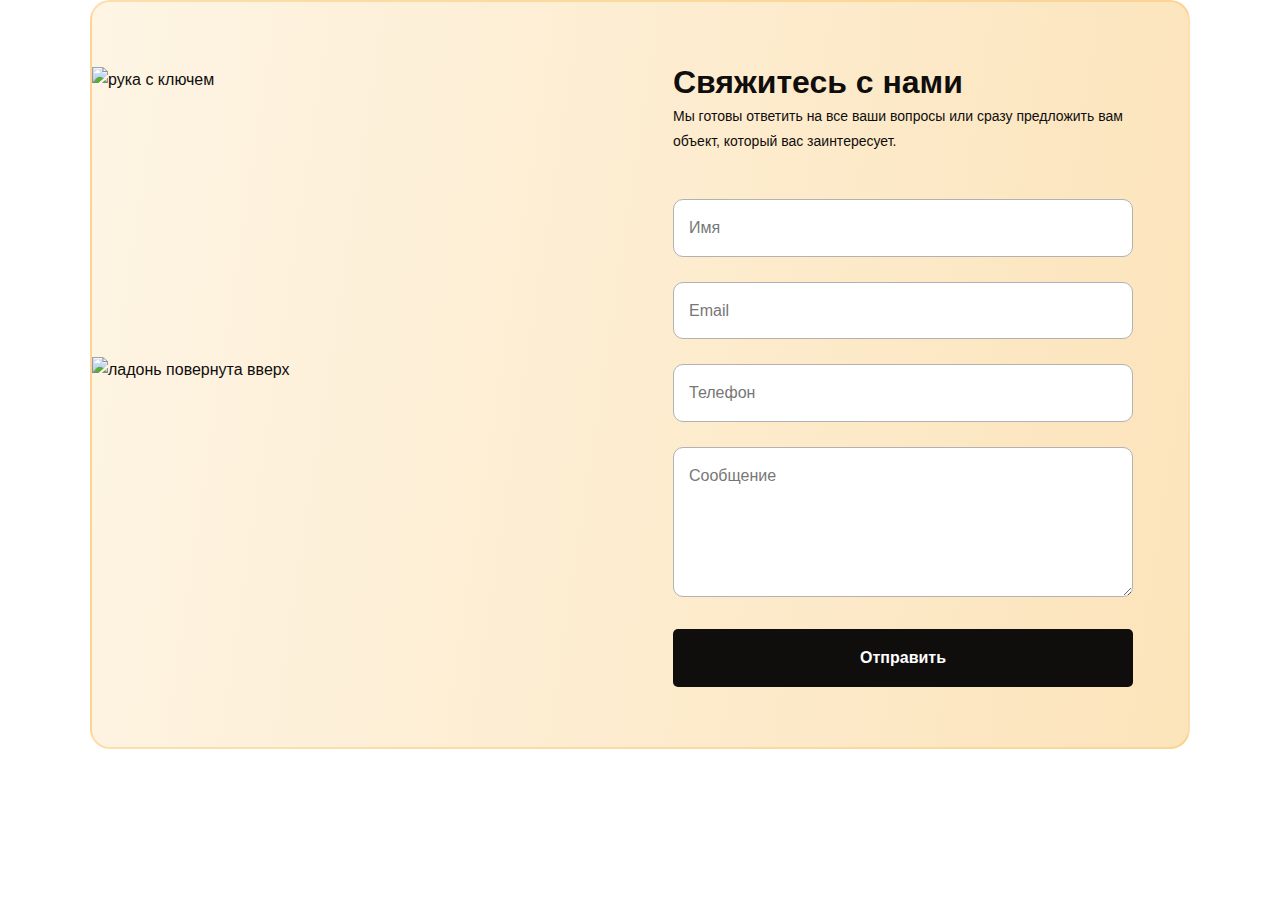
==== commit 525a5238: "save" ====
--- a/app/index.html
+++ b/app/index.html
@@ -39,20 +39,16 @@
   </p>
   <form class="form__body" action="#" id="form">
     <div class="form__item">
-      <label class="form__label" for="formName"></label>
-      <input class="form__input" id="formName" name="name" type="text" placeholder="Имя">
+      <input class="input" iname="name" type="text" placeholder="Имя">
     </div>
     <div class="form__item">
-      <label class="form__label" for="formEmail"></label>
-      <input class="form__input" id="formEmail" name="email" type="text" placeholder="Email">
+      <input class="input" name="email" type="text" placeholder="Email">
     </div>
     <div class="form__item">
-      <label class="form__label" for="formPhone"></label>
-      <input class="form__input" id="formPhone" name="tel" type="text" placeholder="Телефон">
+      <input class="input" name="tel" type="text" placeholder="Телефон">
     </div>
     <div class="form__item">
-      <label class="form__label" for="formMessage"></label>
-      <textarea class="form__area" name="message" id="formMessage" placeholder="Сообщение"></textarea>
+      <textarea class="textarea" name="message" id="formMessage" placeholder="Сообщение"></textarea>
     </div>
     <button class="form__button btn" type="submit">Отправить</button>
   </form>
--- a/app/css/main.min.css
+++ b/app/css/main.min.css
@@ -1,2 +1,2 @@
-@font-face{font-family:swiper-icons;src:url('data:application/font-woff;charset=utf-8;base64, [base64]//wADZ2x5ZgAAAywAAADMAAAD2MHtryVoZWFkAAABbAAAADAAAAA2E2+eoWhoZWEAAAGcAAAAHwAAACQC9gDzaG10eAAAAigAAAAZAAAArgJkABFsb2NhAAAC0AAAAFoAAABaFQAUGG1heHAAAAG8AAAAHwAAACAAcABAbmFtZQAAA/gAAAE5AAACXvFdBwlwb3N0AAAFNAAAAGIAAACE5s74hXjaY2BkYGAAYpf5Hu/j+W2+MnAzMYDAzaX6QjD6/4//Bxj5GA8AuRwMYGkAPywL13jaY2BkYGA88P8Agx4j+/8fQDYfA1AEBWgDAIB2BOoAeNpjYGRgYNBh4GdgYgABEMnIABJzYNADCQAACWgAsQB42mNgYfzCOIGBlYGB0YcxjYGBwR1Kf2WQZGhhYGBiYGVmgAFGBiQQkOaawtDAoMBQxXjg/wEGPcYDDA4wNUA2CCgwsAAAO4EL6gAAeNpj2M0gyAACqxgGNWBkZ2D4/wMA+xkDdgAAAHjaY2BgYGaAYBkGRgYQiAHyGMF8FgYHIM3DwMHABGQrMOgyWDLEM1T9/w8UBfEMgLzE////P/5//f/V/xv+r4eaAAeMbAxwIUYmIMHEgKYAYjUcsDAwsLKxc3BycfPw8jEQA/[base64]/uznmfPFBNODM2K7MTQ45YEAZqGP81AmGGcF3iPqOop0r1SPTaTbVkfUe4HXj97wYE+yNwWYxwWu4v1ugWHgo3S1XdZEVqWM7ET0cfnLGxWfkgR42o2PvWrDMBSFj/IHLaF0zKjRgdiVMwScNRAoWUoH78Y2icB/yIY09An6AH2Bdu/UB+yxopYshQiEvnvu0dURgDt8QeC8PDw7Fpji3fEA4z/PEJ6YOB5hKh4dj3EvXhxPqH/SKUY3rJ7srZ4FZnh1PMAtPhwP6fl2PMJMPDgeQ4rY8YT6Gzao0eAEA409DuggmTnFnOcSCiEiLMgxCiTI6Cq5DZUd3Qmp10vO0LaLTd2cjN4fOumlc7lUYbSQcZFkutRG7g6JKZKy0RmdLY680CDnEJ+UMkpFFe1RN7nxdVpXrC4aTtnaurOnYercZg2YVmLN/d/gczfEimrE/fs/bOuq29Zmn8tloORaXgZgGa78yO9/cnXm2BpaGvq25Dv9S4E9+5SIc9PqupJKhYFSSl47+Qcr1mYNAAAAeNptw0cKwkAAAMDZJA8Q7OUJvkLsPfZ6zFVERPy8qHh2YER+3i/BP83vIBLLySsoKimrqKqpa2hp6+jq6RsYGhmbmJqZSy0sraxtbO3sHRydnEMU4uR6yx7JJXveP7WrDycAAAAAAAH//wACeNpjYGRgYOABYhkgZgJCZgZNBkYGLQZtIJsFLMYAAAw3ALgAeNolizEKgDAQBCchRbC2sFER0YD6qVQiBCv/H9ezGI6Z5XBAw8CBK/m5iQQVauVbXLnOrMZv2oLdKFa8Pjuru2hJzGabmOSLzNMzvutpB3N42mNgZGBg4GKQYzBhYMxJLMlj4GBgAYow/P/PAJJhLM6sSoWKfWCAAwDAjgbRAAB42mNgYGBkAIIbCZo5IPrmUn0hGA0AO8EFTQAA');font-weight:400;font-style:normal}:root{--swiper-theme-color:#007aff;--swiper-navigation-size:44px}.swiper{margin-left:auto;margin-right:auto;position:relative;overflow:hidden;list-style:none;padding:0;z-index:1}.swiper-vertical>.swiper-wrapper{flex-direction:column}.swiper-wrapper{position:relative;width:100%;height:100%;z-index:1;display:flex;transition-property:transform;box-sizing:content-box}.swiper-android .swiper-slide,.swiper-wrapper{transform:translate3d(0,0,0)}.swiper-pointer-events{touch-action:pan-y}.swiper-pointer-events.swiper-vertical{touch-action:pan-x}.swiper-slide{flex-shrink:0;width:100%;height:100%;position:relative;transition-property:transform}.swiper-slide-invisible-blank{visibility:hidden}.swiper-autoheight,.swiper-autoheight .swiper-slide{height:auto}.swiper-autoheight .swiper-wrapper{align-items:flex-start;transition-property:transform,height}.swiper-3d,.swiper-3d.swiper-css-mode .swiper-wrapper{perspective:1200px}.swiper-3d .swiper-cube-shadow,.swiper-3d .swiper-slide,.swiper-3d .swiper-slide-shadow,.swiper-3d .swiper-slide-shadow-bottom,.swiper-3d .swiper-slide-shadow-left,.swiper-3d .swiper-slide-shadow-right,.swiper-3d .swiper-slide-shadow-top,.swiper-3d .swiper-wrapper{transform-style:preserve-3d}.swiper-3d .swiper-slide-shadow,.swiper-3d .swiper-slide-shadow-bottom,.swiper-3d .swiper-slide-shadow-left,.swiper-3d .swiper-slide-shadow-right,.swiper-3d .swiper-slide-shadow-top{position:absolute;left:0;top:0;width:100%;height:100%;pointer-events:none;z-index:10}.swiper-3d .swiper-slide-shadow{background:rgba(0,0,0,.15)}.swiper-3d .swiper-slide-shadow-left{background-image:linear-gradient(to left,rgba(0,0,0,.5),rgba(0,0,0,0))}.swiper-3d .swiper-slide-shadow-right{background-image:linear-gradient(to right,rgba(0,0,0,.5),rgba(0,0,0,0))}.swiper-3d .swiper-slide-shadow-top{background-image:linear-gradient(to top,rgba(0,0,0,.5),rgba(0,0,0,0))}.swiper-3d .swiper-slide-shadow-bottom{background-image:linear-gradient(to bottom,rgba(0,0,0,.5),rgba(0,0,0,0))}.swiper-css-mode>.swiper-wrapper{overflow:auto;scrollbar-width:none;-ms-overflow-style:none}.swiper-css-mode>.swiper-wrapper::-webkit-scrollbar{display:none}.swiper-css-mode>.swiper-wrapper>.swiper-slide{scroll-snap-align:start start}.swiper-horizontal.swiper-css-mode>.swiper-wrapper{scroll-snap-type:x mandatory}.swiper-vertical.swiper-css-mode>.swiper-wrapper{scroll-snap-type:y mandatory}.swiper-centered>.swiper-wrapper::before{content:'';flex-shrink:0;order:9999}.swiper-centered.swiper-horizontal>.swiper-wrapper>.swiper-slide:first-child{margin-inline-start:var(--swiper-centered-offset-before)}.swiper-centered.swiper-horizontal>.swiper-wrapper::before{height:100%;min-height:1px;width:var(--swiper-centered-offset-after)}.swiper-centered.swiper-vertical>.swiper-wrapper>.swiper-slide:first-child{margin-block-start:var(--swiper-centered-offset-before)}.swiper-centered.swiper-vertical>.swiper-wrapper::before{width:100%;min-width:1px;height:var(--swiper-centered-offset-after)}.swiper-centered>.swiper-wrapper>.swiper-slide{scroll-snap-align:center center}.swiper-virtual.swiper-css-mode .swiper-wrapper::after{content:'';position:absolute;left:0;top:0;pointer-events:none}.swiper-virtual.swiper-css-mode.swiper-horizontal .swiper-wrapper::after{height:1px;width:var(--swiper-virtual-size)}.swiper-virtual.swiper-css-mode.swiper-vertical .swiper-wrapper::after{width:1px;height:var(--swiper-virtual-size)}.swiper-button-next,.swiper-button-prev{position:absolute;top:50%;width:calc(var(--swiper-navigation-size)/ 44 * 27);height:var(--swiper-navigation-size);margin-top:calc(0px - (var(--swiper-navigation-size)/ 2));z-index:10;cursor:pointer;display:flex;align-items:center;justify-content:center;color:var(--swiper-navigation-color,var(--swiper-theme-color))}.swiper-button-next.swiper-button-disabled,.swiper-button-prev.swiper-button-disabled{opacity:.35;cursor:auto;pointer-events:none}.swiper-button-next:after,.swiper-button-prev:after{font-family:swiper-icons;font-size:var(--swiper-navigation-size);text-transform:none!important;letter-spacing:0;text-transform:none;font-variant:initial;line-height:1}.swiper-button-prev,.swiper-rtl .swiper-button-next{left:10px;right:auto}.swiper-button-prev:after,.swiper-rtl .swiper-button-next:after{content:'prev'}.swiper-button-next,.swiper-rtl .swiper-button-prev{right:10px;left:auto}.swiper-button-next:after,.swiper-rtl .swiper-button-prev:after{content:'next'}.swiper-button-lock{display:none}.swiper-pagination{position:absolute;text-align:center;transition:opacity .3s;transform:translate3d(0,0,0);z-index:10}.swiper-pagination.swiper-pagination-hidden{opacity:0}.swiper-horizontal>.swiper-pagination-bullets,.swiper-pagination-bullets.swiper-pagination-horizontal,.swiper-pagination-custom,.swiper-pagination-fraction{bottom:10px;left:0;width:100%}.swiper-pagination-bullets-dynamic{overflow:hidden;font-size:0}.swiper-pagination-bullets-dynamic .swiper-pagination-bullet{transform:scale(.33);position:relative}.swiper-pagination-bullets-dynamic .swiper-pagination-bullet-active,.swiper-pagination-bullets-dynamic .swiper-pagination-bullet-active-main{transform:scale(1)}.swiper-pagination-bullets-dynamic .swiper-pagination-bullet-active-prev{transform:scale(.66)}.swiper-pagination-bullets-dynamic .swiper-pagination-bullet-active-prev-prev{transform:scale(.33)}.swiper-pagination-bullets-dynamic .swiper-pagination-bullet-active-next{transform:scale(.66)}.swiper-pagination-bullets-dynamic .swiper-pagination-bullet-active-next-next{transform:scale(.33)}.swiper-pagination-bullet{width:var(--swiper-pagination-bullet-width,var(--swiper-pagination-bullet-size,8px));height:var(--swiper-pagination-bullet-height,var(--swiper-pagination-bullet-size,8px));display:inline-block;border-radius:50%;background:var(--swiper-pagination-bullet-inactive-color,#000);opacity:var(--swiper-pagination-bullet-inactive-opacity,.2)}button.swiper-pagination-bullet{border:none;margin:0;padding:0;box-shadow:none;-webkit-appearance:none;appearance:none}.swiper-pagination-clickable .swiper-pagination-bullet{cursor:pointer}.swiper-pagination-bullet:only-child{display:none!important}.swiper-pagination-bullet-active{opacity:var(--swiper-pagination-bullet-opacity,1);background:var(--swiper-pagination-color,var(--swiper-theme-color))}.swiper-pagination-vertical.swiper-pagination-bullets,.swiper-vertical>.swiper-pagination-bullets{right:10px;top:50%;transform:translate3d(0,-50%,0)}.swiper-pagination-vertical.swiper-pagination-bullets .swiper-pagination-bullet,.swiper-vertical>.swiper-pagination-bullets .swiper-pagination-bullet{margin:var(--swiper-pagination-bullet-vertical-gap,6px) 0;display:block}.swiper-pagination-vertical.swiper-pagination-bullets.swiper-pagination-bullets-dynamic,.swiper-vertical>.swiper-pagination-bullets.swiper-pagination-bullets-dynamic{top:50%;transform:translateY(-50%);width:8px}.swiper-pagination-vertical.swiper-pagination-bullets.swiper-pagination-bullets-dynamic .swiper-pagination-bullet,.swiper-vertical>.swiper-pagination-bullets.swiper-pagination-bullets-dynamic .swiper-pagination-bullet{display:inline-block;transition:transform .2s,top .2s}.swiper-horizontal>.swiper-pagination-bullets .swiper-pagination-bullet,.swiper-pagination-horizontal.swiper-pagination-bullets .swiper-pagination-bullet{margin:0 var(--swiper-pagination-bullet-horizontal-gap,4px)}.swiper-horizontal>.swiper-pagination-bullets.swiper-pagination-bullets-dynamic,.swiper-pagination-horizontal.swiper-pagination-bullets.swiper-pagination-bullets-dynamic{left:50%;transform:translateX(-50%);white-space:nowrap}.swiper-horizontal>.swiper-pagination-bullets.swiper-pagination-bullets-dynamic .swiper-pagination-bullet,.swiper-pagination-horizontal.swiper-pagination-bullets.swiper-pagination-bullets-dynamic .swiper-pagination-bullet{transition:transform .2s,left .2s}.swiper-horizontal.swiper-rtl>.swiper-pagination-bullets-dynamic .swiper-pagination-bullet{transition:transform .2s,right .2s}.swiper-pagination-progressbar{background:rgba(0,0,0,.25);position:absolute}.swiper-pagination-progressbar .swiper-pagination-progressbar-fill{background:var(--swiper-pagination-color,var(--swiper-theme-color));position:absolute;left:0;top:0;width:100%;height:100%;transform:scale(0);transform-origin:left top}.swiper-rtl .swiper-pagination-progressbar .swiper-pagination-progressbar-fill{transform-origin:right top}.swiper-horizontal>.swiper-pagination-progressbar,.swiper-pagination-progressbar.swiper-pagination-horizontal,.swiper-pagination-progressbar.swiper-pagination-vertical.swiper-pagination-progressbar-opposite,.swiper-vertical>.swiper-pagination-progressbar.swiper-pagination-progressbar-opposite{width:100%;height:4px;left:0;top:0}.swiper-horizontal>.swiper-pagination-progressbar.swiper-pagination-progressbar-opposite,.swiper-pagination-progressbar.swiper-pagination-horizontal.swiper-pagination-progressbar-opposite,.swiper-pagination-progressbar.swiper-pagination-vertical,.swiper-vertical>.swiper-pagination-progressbar{width:4px;height:100%;left:0;top:0}.swiper-pagination-lock{display:none}.swiper-scrollbar{border-radius:10px;position:relative;-ms-touch-action:none;background:rgba(0,0,0,.1)}.swiper-horizontal>.swiper-scrollbar{position:absolute;left:1%;bottom:3px;z-index:50;height:5px;width:98%}.swiper-vertical>.swiper-scrollbar{position:absolute;right:3px;top:1%;z-index:50;width:5px;height:98%}.swiper-scrollbar-drag{height:100%;width:100%;position:relative;background:rgba(0,0,0,.5);border-radius:10px;left:0;top:0}.swiper-scrollbar-cursor-drag{cursor:move}.swiper-scrollbar-lock{display:none}.swiper-zoom-container{width:100%;height:100%;display:flex;justify-content:center;align-items:center;text-align:center}.swiper-zoom-container>canvas,.swiper-zoom-container>img,.swiper-zoom-container>svg{max-width:100%;max-height:100%;object-fit:contain}.swiper-slide-zoomed{cursor:move}.swiper-lazy-preloader{width:42px;height:42px;position:absolute;left:50%;top:50%;margin-left:-21px;margin-top:-21px;z-index:10;transform-origin:50%;animation:1s linear infinite swiper-preloader-spin;box-sizing:border-box;border:4px solid var(--swiper-preloader-color,var(--swiper-theme-color));border-radius:50%;border-top-color:transparent}.swiper-lazy-preloader-white{--swiper-preloader-color:#fff}.swiper-lazy-preloader-black{--swiper-preloader-color:#000}@keyframes swiper-preloader-spin{100%{transform:rotate(360deg)}}.swiper .swiper-notification{position:absolute;left:0;top:0;pointer-events:none;opacity:0;z-index:-1000}.swiper-free-mode>.swiper-wrapper{transition-timing-function:ease-out;margin:0 auto}.swiper-grid>.swiper-wrapper{flex-wrap:wrap}.swiper-grid-column>.swiper-wrapper{flex-wrap:wrap;flex-direction:column}.swiper-fade.swiper-free-mode .swiper-slide{transition-timing-function:ease-out}.swiper-fade .swiper-slide{pointer-events:none;transition-property:opacity}.swiper-fade .swiper-slide .swiper-slide{pointer-events:none}.swiper-fade .swiper-slide-active,.swiper-fade .swiper-slide-active .swiper-slide-active{pointer-events:auto}.swiper-cube{overflow:visible}.swiper-cube .swiper-slide{pointer-events:none;-webkit-backface-visibility:hidden;backface-visibility:hidden;z-index:1;visibility:hidden;transform-origin:0 0;width:100%;height:100%}.swiper-cube .swiper-slide .swiper-slide{pointer-events:none}.swiper-cube.swiper-rtl .swiper-slide{transform-origin:100% 0}.swiper-cube .swiper-slide-active,.swiper-cube .swiper-slide-active .swiper-slide-active{pointer-events:auto}.swiper-cube .swiper-slide-active,.swiper-cube .swiper-slide-next,.swiper-cube .swiper-slide-next+.swiper-slide,.swiper-cube .swiper-slide-prev{pointer-events:auto;visibility:visible}.swiper-cube .swiper-slide-shadow-bottom,.swiper-cube .swiper-slide-shadow-left,.swiper-cube .swiper-slide-shadow-right,.swiper-cube .swiper-slide-shadow-top{z-index:0;-webkit-backface-visibility:hidden;backface-visibility:hidden}.swiper-cube .swiper-cube-shadow{position:absolute;left:0;bottom:0;width:100%;height:100%;opacity:.6;z-index:0}.swiper-cube .swiper-cube-shadow:before{content:'';background:#000;position:absolute;left:0;top:0;bottom:0;right:0;filter:blur(50px)}.swiper-flip{overflow:visible}.swiper-flip .swiper-slide{pointer-events:none;-webkit-backface-visibility:hidden;backface-visibility:hidden;z-index:1}.swiper-flip .swiper-slide .swiper-slide{pointer-events:none}.swiper-flip .swiper-slide-active,.swiper-flip .swiper-slide-active .swiper-slide-active{pointer-events:auto}.swiper-flip .swiper-slide-shadow-bottom,.swiper-flip .swiper-slide-shadow-left,.swiper-flip .swiper-slide-shadow-right,.swiper-flip .swiper-slide-shadow-top{z-index:0;-webkit-backface-visibility:hidden;backface-visibility:hidden}.swiper-creative .swiper-slide{-webkit-backface-visibility:hidden;backface-visibility:hidden;overflow:hidden;transition-property:transform,opacity,height}.swiper-cards{overflow:visible}.swiper-cards .swiper-slide{transform-origin:center bottom;-webkit-backface-visibility:hidden;backface-visibility:hidden;overflow:hidden}.custom-checkbox__field:checked+.custom-checkbox__content::after{opacity:1}.custom-checkbox__field:focus+.custom-checkbox__content::before{border-color:var(--color-orange)}.custom-checkbox__field:disabled+.custom-checkbox__content{opacity:.4;pointer-events:none}.custom-checkbox__field[disabled]+.custom-checkbox__content::before{border-color:var(--color-disabled);color:var(--color-disabled)}@font-face{font-family:Montserrat;src:url(../fonts/Montserrat-Regular.woff2) format("woff2");font-weight:400;font-display:swap;font-style:normal}@font-face{font-family:Montserrat;src:url(../fonts/Montserrat-SemiBold.woff2) format("woff2");font-weight:600;font-display:swap;font-style:normal}html{box-sizing:border-box;height:100%;scroll-behavior:smooth}*,::after,::before{box-sizing:border-box;outline:var(--color-orange)}ol,ul{padding:0}blockquote,body,dd,dl,figcaption,figure,h1,h2,h3,h4,h5,h6,li,ol,p,ul{margin:0}ul{list-style:none}img{width:100%;display:block}button,input,select,textarea{font:inherit}a{text-decoration:none;cursor:pointer;color:inherit}button{cursor:pointer;border:1px solid transparent;background-color:transparent}address{font-style:normal}body{font-family:Montserrat,sans-serif;background-color:#fff;color:#100d0d;line-height:1.6;font-size:16px;font-weight:400;display:flex;flex-direction:column;position:relative}.sr-only{position:absolute;width:1px;height:1px;margin:-1px;border:0;padding:0;white-space:nowrap;-webkit-clip-path:inset(100%);clip-path:inset(100%);clip:rect(0 0 0 0);overflow:hidden}.logo{max-width:150px;width:100%}.main{flex-grow:1}.container,.wrapper{max-width:1130px;width:100%;padding:0 15px;margin:0 auto}.wrapper{max-width:1290px}.section{margin-bottom:150px}.title{font-weight:600;font-size:42px;line-height:1.2;margin-bottom:15px}h1{font-size:42px;line-height:1.2;font-weight:600;color:#100d0d}h2{font-size:32px;line-height:1.3;font-weight:600;color:#100d0d}h3{font-size:18px;line-height:1.2;font-weight:600;color:#100d0d}.btn{display:block;padding:15px 30px;font-weight:600;border:1px solid transparent;background-color:#100d0d;color:#fff;border-radius:5px;transition:background-color .5s,color .5s,border-color .5s}.btn:hover{background-color:#f9af31}.btn:disabled{border:transparent;background-color:transparent}.btn--orange{background-color:#f9af31}.btn--orange:hover{background-color:transparent;border-color:#f9af31;color:#f9af31}.btn-tags{padding:8px 10px;background-color:#eaeaea;color:#777;font-size:14px;line-height:1.8;border-radius:5px;transition:background-color .3s,color .3s}.btn-tags:hover{background-color:#ffe4b7;color:#f9af31}.btn-tags:active{background-color:#f9af31;color:#fff}.input,.textarea{max-width:460px;width:100%;padding:15px;font-weight:500;font-size:16px;line-height:1.6;color:#100d0d;border-radius:10px;outline:transparent;border:1px solid #b2b2b2;transition:border .2s}.input::-moz-placeholder,.textarea::-moz-placeholder{color:#777}.input:-ms-input-placeholder,.textarea:-ms-input-placeholder{color:#777}.input::placeholder,.textarea::placeholder{color:#777}p,span{font-size:14px;line-height:1.8;color:#100d0d}span{font-size:14px}.header{border-bottom:1px solid var(--color-border);padding:20px 0;position:fixed;top:0;z-index:20;background-color:#fff;width:100%}@media (max-width:768px){.header{padding:15px 0 10px}.header .logo{margin:0 auto}}.header__nav{display:flex;align-items:center;justify-content:space-between}.header__list.nav-list{margin-right:30px}@media (max-width:768px){.header__list.nav-list{display:block;margin-right:0}.header__list .nav-list__item:not(:last-child){margin-right:0;margin-bottom:20px}.header__list .nav-list__link{padding:15px 30px;display:block}}.nav-list{display:flex;align-items:center;justify-content:space-between;margin-right:55px;margin-left:auto}.nav-list__item:not(:last-child){margin-right:50px}@media (max-width:992px){.nav-list__item:not(:last-child){margin-right:25px}}.nav-list__menu{display:none}.nav-list__item{font-weight:600}.nav-list__link{text-transform:capitalize;position:relative;transition:color .3s linear}@media (max-width:768px){.nav-list__btn{margin:0 auto}}.form{max-width:460px;width:100%;z-index:5}.form p{margin-bottom:45px;font-size:14px}.form__item{margin:0 0 25px;display:block;position:relative;transition:margin-bottom .3s linear}.form__area,.form__input{width:100%;padding:15px;border-radius:10px;border:1px solid #eaeaea;font-size:14px;line-height:1.8;color:#777;box-shadow:none!important;-webkit-appearance:none;-moz-appearance:none;appearance:none}.form__area{min-height:150px}.form__button .btn{width:100%}.form__button .btn:hover{background-color:#f9af31}.form__button .btn::before{display:none}.contacts{padding:60px 55px;display:flex;align-items:center;justify-content:space-between;background:linear-gradient(278.62deg,#fce4bb 1.35%,#fef7ea 113.81%);border:2px solid rgba(249,175,49,.3);border-radius:20px;position:relative;overflow:hidden;z-index:0}.contacts::before{content:"";position:absolute;background-image:url(../img/petals.png);background-repeat:no-repeat;background-position:bottom;background-size:contain;height:900px;width:900px;z-index:-1;right:0;top:0;transform:rotate(180deg)}.contacts p{font-size:14px}.contacts__images{max-width:0;width:100%;height:100%}.contacts__images img{position:absolute}.contacts__images img:first-child{max-width:324px;top:65px;left:0}.contacts__images img:last-child{max-width:570px;bottom:-30px;left:0}
+@font-face{font-family:swiper-icons;src:url('data:application/font-woff;charset=utf-8;base64, [base64]//wADZ2x5ZgAAAywAAADMAAAD2MHtryVoZWFkAAABbAAAADAAAAA2E2+eoWhoZWEAAAGcAAAAHwAAACQC9gDzaG10eAAAAigAAAAZAAAArgJkABFsb2NhAAAC0AAAAFoAAABaFQAUGG1heHAAAAG8AAAAHwAAACAAcABAbmFtZQAAA/gAAAE5AAACXvFdBwlwb3N0AAAFNAAAAGIAAACE5s74hXjaY2BkYGAAYpf5Hu/j+W2+MnAzMYDAzaX6QjD6/4//Bxj5GA8AuRwMYGkAPywL13jaY2BkYGA88P8Agx4j+/8fQDYfA1AEBWgDAIB2BOoAeNpjYGRgYNBh4GdgYgABEMnIABJzYNADCQAACWgAsQB42mNgYfzCOIGBlYGB0YcxjYGBwR1Kf2WQZGhhYGBiYGVmgAFGBiQQkOaawtDAoMBQxXjg/wEGPcYDDA4wNUA2CCgwsAAAO4EL6gAAeNpj2M0gyAACqxgGNWBkZ2D4/wMA+xkDdgAAAHjaY2BgYGaAYBkGRgYQiAHyGMF8FgYHIM3DwMHABGQrMOgyWDLEM1T9/w8UBfEMgLzE////P/5//f/V/xv+r4eaAAeMbAxwIUYmIMHEgKYAYjUcsDAwsLKxc3BycfPw8jEQA/[base64]/uznmfPFBNODM2K7MTQ45YEAZqGP81AmGGcF3iPqOop0r1SPTaTbVkfUe4HXj97wYE+yNwWYxwWu4v1ugWHgo3S1XdZEVqWM7ET0cfnLGxWfkgR42o2PvWrDMBSFj/IHLaF0zKjRgdiVMwScNRAoWUoH78Y2icB/yIY09An6AH2Bdu/UB+yxopYshQiEvnvu0dURgDt8QeC8PDw7Fpji3fEA4z/PEJ6YOB5hKh4dj3EvXhxPqH/SKUY3rJ7srZ4FZnh1PMAtPhwP6fl2PMJMPDgeQ4rY8YT6Gzao0eAEA409DuggmTnFnOcSCiEiLMgxCiTI6Cq5DZUd3Qmp10vO0LaLTd2cjN4fOumlc7lUYbSQcZFkutRG7g6JKZKy0RmdLY680CDnEJ+UMkpFFe1RN7nxdVpXrC4aTtnaurOnYercZg2YVmLN/d/gczfEimrE/fs/bOuq29Zmn8tloORaXgZgGa78yO9/cnXm2BpaGvq25Dv9S4E9+5SIc9PqupJKhYFSSl47+Qcr1mYNAAAAeNptw0cKwkAAAMDZJA8Q7OUJvkLsPfZ6zFVERPy8qHh2YER+3i/BP83vIBLLySsoKimrqKqpa2hp6+jq6RsYGhmbmJqZSy0sraxtbO3sHRydnEMU4uR6yx7JJXveP7WrDycAAAAAAAH//wACeNpjYGRgYOABYhkgZgJCZgZNBkYGLQZtIJsFLMYAAAw3ALgAeNolizEKgDAQBCchRbC2sFER0YD6qVQiBCv/H9ezGI6Z5XBAw8CBK/m5iQQVauVbXLnOrMZv2oLdKFa8Pjuru2hJzGabmOSLzNMzvutpB3N42mNgZGBg4GKQYzBhYMxJLMlj4GBgAYow/P/PAJJhLM6sSoWKfWCAAwDAjgbRAAB42mNgYGBkAIIbCZo5IPrmUn0hGA0AO8EFTQAA');font-weight:400;font-style:normal}:root{--swiper-theme-color:#007aff;--swiper-navigation-size:44px}.swiper{margin-left:auto;margin-right:auto;position:relative;overflow:hidden;list-style:none;padding:0;z-index:1}.swiper-vertical>.swiper-wrapper{flex-direction:column}.swiper-wrapper{position:relative;width:100%;height:100%;z-index:1;display:flex;transition-property:transform;box-sizing:content-box}.swiper-android .swiper-slide,.swiper-wrapper{transform:translate3d(0,0,0)}.swiper-pointer-events{touch-action:pan-y}.swiper-pointer-events.swiper-vertical{touch-action:pan-x}.swiper-slide{flex-shrink:0;width:100%;height:100%;position:relative;transition-property:transform}.swiper-slide-invisible-blank{visibility:hidden}.swiper-autoheight,.swiper-autoheight .swiper-slide{height:auto}.swiper-autoheight .swiper-wrapper{align-items:flex-start;transition-property:transform,height}.swiper-3d,.swiper-3d.swiper-css-mode .swiper-wrapper{perspective:1200px}.swiper-3d .swiper-cube-shadow,.swiper-3d .swiper-slide,.swiper-3d .swiper-slide-shadow,.swiper-3d .swiper-slide-shadow-bottom,.swiper-3d .swiper-slide-shadow-left,.swiper-3d .swiper-slide-shadow-right,.swiper-3d .swiper-slide-shadow-top,.swiper-3d .swiper-wrapper{transform-style:preserve-3d}.swiper-3d .swiper-slide-shadow,.swiper-3d .swiper-slide-shadow-bottom,.swiper-3d .swiper-slide-shadow-left,.swiper-3d .swiper-slide-shadow-right,.swiper-3d .swiper-slide-shadow-top{position:absolute;left:0;top:0;width:100%;height:100%;pointer-events:none;z-index:10}.swiper-3d .swiper-slide-shadow{background:rgba(0,0,0,.15)}.swiper-3d .swiper-slide-shadow-left{background-image:linear-gradient(to left,rgba(0,0,0,.5),rgba(0,0,0,0))}.swiper-3d .swiper-slide-shadow-right{background-image:linear-gradient(to right,rgba(0,0,0,.5),rgba(0,0,0,0))}.swiper-3d .swiper-slide-shadow-top{background-image:linear-gradient(to top,rgba(0,0,0,.5),rgba(0,0,0,0))}.swiper-3d .swiper-slide-shadow-bottom{background-image:linear-gradient(to bottom,rgba(0,0,0,.5),rgba(0,0,0,0))}.swiper-css-mode>.swiper-wrapper{overflow:auto;scrollbar-width:none;-ms-overflow-style:none}.swiper-css-mode>.swiper-wrapper::-webkit-scrollbar{display:none}.swiper-css-mode>.swiper-wrapper>.swiper-slide{scroll-snap-align:start start}.swiper-horizontal.swiper-css-mode>.swiper-wrapper{scroll-snap-type:x mandatory}.swiper-vertical.swiper-css-mode>.swiper-wrapper{scroll-snap-type:y mandatory}.swiper-centered>.swiper-wrapper::before{content:'';flex-shrink:0;order:9999}.swiper-centered.swiper-horizontal>.swiper-wrapper>.swiper-slide:first-child{margin-inline-start:var(--swiper-centered-offset-before)}.swiper-centered.swiper-horizontal>.swiper-wrapper::before{height:100%;min-height:1px;width:var(--swiper-centered-offset-after)}.swiper-centered.swiper-vertical>.swiper-wrapper>.swiper-slide:first-child{margin-block-start:var(--swiper-centered-offset-before)}.swiper-centered.swiper-vertical>.swiper-wrapper::before{width:100%;min-width:1px;height:var(--swiper-centered-offset-after)}.swiper-centered>.swiper-wrapper>.swiper-slide{scroll-snap-align:center center}.swiper-virtual.swiper-css-mode .swiper-wrapper::after{content:'';position:absolute;left:0;top:0;pointer-events:none}.swiper-virtual.swiper-css-mode.swiper-horizontal .swiper-wrapper::after{height:1px;width:var(--swiper-virtual-size)}.swiper-virtual.swiper-css-mode.swiper-vertical .swiper-wrapper::after{width:1px;height:var(--swiper-virtual-size)}.swiper-button-next,.swiper-button-prev{position:absolute;top:50%;width:calc(var(--swiper-navigation-size)/ 44 * 27);height:var(--swiper-navigation-size);margin-top:calc(0px - (var(--swiper-navigation-size)/ 2));z-index:10;cursor:pointer;display:flex;align-items:center;justify-content:center;color:var(--swiper-navigation-color,var(--swiper-theme-color))}.swiper-button-next.swiper-button-disabled,.swiper-button-prev.swiper-button-disabled{opacity:.35;cursor:auto;pointer-events:none}.swiper-button-next:after,.swiper-button-prev:after{font-family:swiper-icons;font-size:var(--swiper-navigation-size);text-transform:none!important;letter-spacing:0;text-transform:none;font-variant:initial;line-height:1}.swiper-button-prev,.swiper-rtl .swiper-button-next{left:10px;right:auto}.swiper-button-prev:after,.swiper-rtl .swiper-button-next:after{content:'prev'}.swiper-button-next,.swiper-rtl .swiper-button-prev{right:10px;left:auto}.swiper-button-next:after,.swiper-rtl .swiper-button-prev:after{content:'next'}.swiper-button-lock{display:none}.swiper-pagination{position:absolute;text-align:center;transition:opacity .3s;transform:translate3d(0,0,0);z-index:10}.swiper-pagination.swiper-pagination-hidden{opacity:0}.swiper-horizontal>.swiper-pagination-bullets,.swiper-pagination-bullets.swiper-pagination-horizontal,.swiper-pagination-custom,.swiper-pagination-fraction{bottom:10px;left:0;width:100%}.swiper-pagination-bullets-dynamic{overflow:hidden;font-size:0}.swiper-pagination-bullets-dynamic .swiper-pagination-bullet{transform:scale(.33);position:relative}.swiper-pagination-bullets-dynamic .swiper-pagination-bullet-active,.swiper-pagination-bullets-dynamic .swiper-pagination-bullet-active-main{transform:scale(1)}.swiper-pagination-bullets-dynamic .swiper-pagination-bullet-active-prev{transform:scale(.66)}.swiper-pagination-bullets-dynamic .swiper-pagination-bullet-active-prev-prev{transform:scale(.33)}.swiper-pagination-bullets-dynamic .swiper-pagination-bullet-active-next{transform:scale(.66)}.swiper-pagination-bullets-dynamic .swiper-pagination-bullet-active-next-next{transform:scale(.33)}.swiper-pagination-bullet{width:var(--swiper-pagination-bullet-width,var(--swiper-pagination-bullet-size,8px));height:var(--swiper-pagination-bullet-height,var(--swiper-pagination-bullet-size,8px));display:inline-block;border-radius:50%;background:var(--swiper-pagination-bullet-inactive-color,#000);opacity:var(--swiper-pagination-bullet-inactive-opacity,.2)}button.swiper-pagination-bullet{border:none;margin:0;padding:0;box-shadow:none;-webkit-appearance:none;appearance:none}.swiper-pagination-clickable .swiper-pagination-bullet{cursor:pointer}.swiper-pagination-bullet:only-child{display:none!important}.swiper-pagination-bullet-active{opacity:var(--swiper-pagination-bullet-opacity,1);background:var(--swiper-pagination-color,var(--swiper-theme-color))}.swiper-pagination-vertical.swiper-pagination-bullets,.swiper-vertical>.swiper-pagination-bullets{right:10px;top:50%;transform:translate3d(0,-50%,0)}.swiper-pagination-vertical.swiper-pagination-bullets .swiper-pagination-bullet,.swiper-vertical>.swiper-pagination-bullets .swiper-pagination-bullet{margin:var(--swiper-pagination-bullet-vertical-gap,6px) 0;display:block}.swiper-pagination-vertical.swiper-pagination-bullets.swiper-pagination-bullets-dynamic,.swiper-vertical>.swiper-pagination-bullets.swiper-pagination-bullets-dynamic{top:50%;transform:translateY(-50%);width:8px}.swiper-pagination-vertical.swiper-pagination-bullets.swiper-pagination-bullets-dynamic .swiper-pagination-bullet,.swiper-vertical>.swiper-pagination-bullets.swiper-pagination-bullets-dynamic .swiper-pagination-bullet{display:inline-block;transition:transform .2s,top .2s}.swiper-horizontal>.swiper-pagination-bullets .swiper-pagination-bullet,.swiper-pagination-horizontal.swiper-pagination-bullets .swiper-pagination-bullet{margin:0 var(--swiper-pagination-bullet-horizontal-gap,4px)}.swiper-horizontal>.swiper-pagination-bullets.swiper-pagination-bullets-dynamic,.swiper-pagination-horizontal.swiper-pagination-bullets.swiper-pagination-bullets-dynamic{left:50%;transform:translateX(-50%);white-space:nowrap}.swiper-horizontal>.swiper-pagination-bullets.swiper-pagination-bullets-dynamic .swiper-pagination-bullet,.swiper-pagination-horizontal.swiper-pagination-bullets.swiper-pagination-bullets-dynamic .swiper-pagination-bullet{transition:transform .2s,left .2s}.swiper-horizontal.swiper-rtl>.swiper-pagination-bullets-dynamic .swiper-pagination-bullet{transition:transform .2s,right .2s}.swiper-pagination-progressbar{background:rgba(0,0,0,.25);position:absolute}.swiper-pagination-progressbar .swiper-pagination-progressbar-fill{background:var(--swiper-pagination-color,var(--swiper-theme-color));position:absolute;left:0;top:0;width:100%;height:100%;transform:scale(0);transform-origin:left top}.swiper-rtl .swiper-pagination-progressbar .swiper-pagination-progressbar-fill{transform-origin:right top}.swiper-horizontal>.swiper-pagination-progressbar,.swiper-pagination-progressbar.swiper-pagination-horizontal,.swiper-pagination-progressbar.swiper-pagination-vertical.swiper-pagination-progressbar-opposite,.swiper-vertical>.swiper-pagination-progressbar.swiper-pagination-progressbar-opposite{width:100%;height:4px;left:0;top:0}.swiper-horizontal>.swiper-pagination-progressbar.swiper-pagination-progressbar-opposite,.swiper-pagination-progressbar.swiper-pagination-horizontal.swiper-pagination-progressbar-opposite,.swiper-pagination-progressbar.swiper-pagination-vertical,.swiper-vertical>.swiper-pagination-progressbar{width:4px;height:100%;left:0;top:0}.swiper-pagination-lock{display:none}.swiper-scrollbar{border-radius:10px;position:relative;-ms-touch-action:none;background:rgba(0,0,0,.1)}.swiper-horizontal>.swiper-scrollbar{position:absolute;left:1%;bottom:3px;z-index:50;height:5px;width:98%}.swiper-vertical>.swiper-scrollbar{position:absolute;right:3px;top:1%;z-index:50;width:5px;height:98%}.swiper-scrollbar-drag{height:100%;width:100%;position:relative;background:rgba(0,0,0,.5);border-radius:10px;left:0;top:0}.swiper-scrollbar-cursor-drag{cursor:move}.swiper-scrollbar-lock{display:none}.swiper-zoom-container{width:100%;height:100%;display:flex;justify-content:center;align-items:center;text-align:center}.swiper-zoom-container>canvas,.swiper-zoom-container>img,.swiper-zoom-container>svg{max-width:100%;max-height:100%;object-fit:contain}.swiper-slide-zoomed{cursor:move}.swiper-lazy-preloader{width:42px;height:42px;position:absolute;left:50%;top:50%;margin-left:-21px;margin-top:-21px;z-index:10;transform-origin:50%;animation:1s linear infinite swiper-preloader-spin;box-sizing:border-box;border:4px solid var(--swiper-preloader-color,var(--swiper-theme-color));border-radius:50%;border-top-color:transparent}.swiper-lazy-preloader-white{--swiper-preloader-color:#fff}.swiper-lazy-preloader-black{--swiper-preloader-color:#000}@keyframes swiper-preloader-spin{100%{transform:rotate(360deg)}}.swiper .swiper-notification{position:absolute;left:0;top:0;pointer-events:none;opacity:0;z-index:-1000}.swiper-free-mode>.swiper-wrapper{transition-timing-function:ease-out;margin:0 auto}.swiper-grid>.swiper-wrapper{flex-wrap:wrap}.swiper-grid-column>.swiper-wrapper{flex-wrap:wrap;flex-direction:column}.swiper-fade.swiper-free-mode .swiper-slide{transition-timing-function:ease-out}.swiper-fade .swiper-slide{pointer-events:none;transition-property:opacity}.swiper-fade .swiper-slide .swiper-slide{pointer-events:none}.swiper-fade .swiper-slide-active,.swiper-fade .swiper-slide-active .swiper-slide-active{pointer-events:auto}.swiper-cube{overflow:visible}.swiper-cube .swiper-slide{pointer-events:none;-webkit-backface-visibility:hidden;backface-visibility:hidden;z-index:1;visibility:hidden;transform-origin:0 0;width:100%;height:100%}.swiper-cube .swiper-slide .swiper-slide{pointer-events:none}.swiper-cube.swiper-rtl .swiper-slide{transform-origin:100% 0}.swiper-cube .swiper-slide-active,.swiper-cube .swiper-slide-active .swiper-slide-active{pointer-events:auto}.swiper-cube .swiper-slide-active,.swiper-cube .swiper-slide-next,.swiper-cube .swiper-slide-next+.swiper-slide,.swiper-cube .swiper-slide-prev{pointer-events:auto;visibility:visible}.swiper-cube .swiper-slide-shadow-bottom,.swiper-cube .swiper-slide-shadow-left,.swiper-cube .swiper-slide-shadow-right,.swiper-cube .swiper-slide-shadow-top{z-index:0;-webkit-backface-visibility:hidden;backface-visibility:hidden}.swiper-cube .swiper-cube-shadow{position:absolute;left:0;bottom:0;width:100%;height:100%;opacity:.6;z-index:0}.swiper-cube .swiper-cube-shadow:before{content:'';background:#000;position:absolute;left:0;top:0;bottom:0;right:0;filter:blur(50px)}.swiper-flip{overflow:visible}.swiper-flip .swiper-slide{pointer-events:none;-webkit-backface-visibility:hidden;backface-visibility:hidden;z-index:1}.swiper-flip .swiper-slide .swiper-slide{pointer-events:none}.swiper-flip .swiper-slide-active,.swiper-flip .swiper-slide-active .swiper-slide-active{pointer-events:auto}.swiper-flip .swiper-slide-shadow-bottom,.swiper-flip .swiper-slide-shadow-left,.swiper-flip .swiper-slide-shadow-right,.swiper-flip .swiper-slide-shadow-top{z-index:0;-webkit-backface-visibility:hidden;backface-visibility:hidden}.swiper-creative .swiper-slide{-webkit-backface-visibility:hidden;backface-visibility:hidden;overflow:hidden;transition-property:transform,opacity,height}.swiper-cards{overflow:visible}.swiper-cards .swiper-slide{transform-origin:center bottom;-webkit-backface-visibility:hidden;backface-visibility:hidden;overflow:hidden}.custom-checkbox__field:checked+.custom-checkbox__content::after{opacity:1}.custom-checkbox__field:focus+.custom-checkbox__content::before{border-color:var(--color-orange)}.custom-checkbox__field:disabled+.custom-checkbox__content{opacity:.4;pointer-events:none}.custom-checkbox__field[disabled]+.custom-checkbox__content::before{border-color:var(--color-disabled);color:var(--color-disabled)}@font-face{font-family:Montserrat;src:url(../fonts/Montserrat-Regular.woff2) format("woff2");font-weight:400;font-display:swap;font-style:normal}@font-face{font-family:Montserrat;src:url(../fonts/Montserrat-SemiBold.woff2) format("woff2");font-weight:600;font-display:swap;font-style:normal}html{box-sizing:border-box;height:100%;scroll-behavior:smooth}*,::after,::before{box-sizing:border-box;outline:var(--color-orange)}ol,ul{padding:0}blockquote,body,dd,dl,figcaption,figure,h1,h2,h3,h4,h5,h6,li,ol,p,ul{margin:0}ul{list-style:none}img{width:100%;display:block}button,input,select,textarea{font:inherit}a{text-decoration:none;cursor:pointer;color:inherit}button{cursor:pointer;border:1px solid transparent;background-color:transparent}address{font-style:normal}body{font-family:Montserrat,sans-serif;background-color:#fff;color:#100d0d;line-height:1.6;font-size:16px;font-weight:400;display:flex;flex-direction:column;position:relative}.sr-only{position:absolute;width:1px;height:1px;margin:-1px;border:0;padding:0;white-space:nowrap;-webkit-clip-path:inset(100%);clip-path:inset(100%);clip:rect(0 0 0 0);overflow:hidden}.logo{max-width:150px;width:100%}.main{flex-grow:1}.container,.wrapper{max-width:1130px;width:100%;padding:0 15px;margin:0 auto}.wrapper{max-width:1290px}.section{margin-bottom:150px}.title{font-weight:600;font-size:42px;line-height:1.2;margin-bottom:15px}h1{font-size:42px;line-height:1.2;font-weight:600;color:#100d0d}h2{font-size:32px;line-height:1.3;font-weight:600;color:#100d0d}h3{font-size:18px;line-height:1.2;font-weight:600;color:#100d0d}.btn{display:block;padding:15px 30px;font-weight:600;border:1px solid transparent;background-color:#100d0d;color:#fff;border-radius:5px;transition:background-color .5s,color .5s,border-color .5s}.btn:hover{background-color:#f9af31}.btn:disabled{border:transparent;background-color:transparent}.btn--orange{background-color:#f9af31}.btn--orange:hover{background-color:transparent;border-color:#f9af31;color:#f9af31}.btn-tags{padding:8px 10px;background-color:#eaeaea;color:#777;font-size:14px;line-height:1.8;border-radius:5px;transition:background-color .3s,color .3s}.btn-tags:hover{background-color:#ffe4b7;color:#f9af31}.btn-tags:active{background-color:#f9af31;color:#fff}.input,.textarea{max-width:460px;width:100%;padding:15px;font-weight:500;font-size:16px;line-height:1.6;color:#100d0d;border-radius:10px;outline:transparent;border:1px solid #b2b2b2;transition:border .2s}.input::-moz-placeholder,.textarea::-moz-placeholder{color:#777}.input:-ms-input-placeholder,.textarea:-ms-input-placeholder{color:#777}.input::placeholder,.textarea::placeholder{color:#777}p,span{font-size:14px;line-height:1.8;color:#100d0d}.header{border-bottom:1px solid var(--color-border);padding:20px 0;position:fixed;top:0;z-index:20;background-color:#fff;width:100%}@media (max-width:768px){.header{padding:15px 0 10px}.header .logo{margin:0 auto}}.header__nav{display:flex;align-items:center;justify-content:space-between}.header__list.nav-list{margin-right:30px}@media (max-width:768px){.header__list.nav-list{display:block;margin-right:0}.header__list .nav-list__item:not(:last-child){margin-right:0;margin-bottom:20px}.header__list .nav-list__link{padding:15px 30px;display:block}}.nav-list{display:flex;align-items:center;justify-content:space-between;margin-right:55px;margin-left:auto}.nav-list__item:not(:last-child){margin-right:50px}@media (max-width:992px){.nav-list__item:not(:last-child){margin-right:25px}}.nav-list__menu{display:none}.nav-list__item{font-weight:600}.nav-list__link{text-transform:capitalize;position:relative;transition:color .3s linear}@media (max-width:768px){.nav-list__btn{margin:0 auto}}.form{max-width:460px;width:100%;z-index:5}.form p{margin-bottom:45px;font-size:14px}.form__item{margin:0 0 25px;display:block;position:relative;transition:margin-bottom .3s linear}.form .textarea{min-height:150px}.form__button{width:100%}.form__button:hover{background-color:#f9af31}.form__button::before{display:none}.contacts{padding:60px 55px;display:flex;align-items:center;justify-content:space-between;background:linear-gradient(278.62deg,#fce4bb 1.35%,#fef7ea 113.81%);border:2px solid rgba(249,175,49,.3);border-radius:20px;position:relative;overflow:hidden;z-index:0}.contacts::before{content:"";position:absolute;background-image:url(../img/petals.png);background-repeat:no-repeat;background-position:bottom;background-size:contain;height:900px;width:900px;z-index:-1;right:0;top:0;transform:rotate(180deg)}.contacts p{font-size:14px}.contacts__images{max-width:0;width:100%;height:100%}.contacts__images img{position:absolute}.contacts__images img:first-child{max-width:324px;top:65px;left:0}.contacts__images img:last-child{max-width:570px;bottom:-30px;left:0}
 /*# sourceMappingURL=main.min.css.map */
